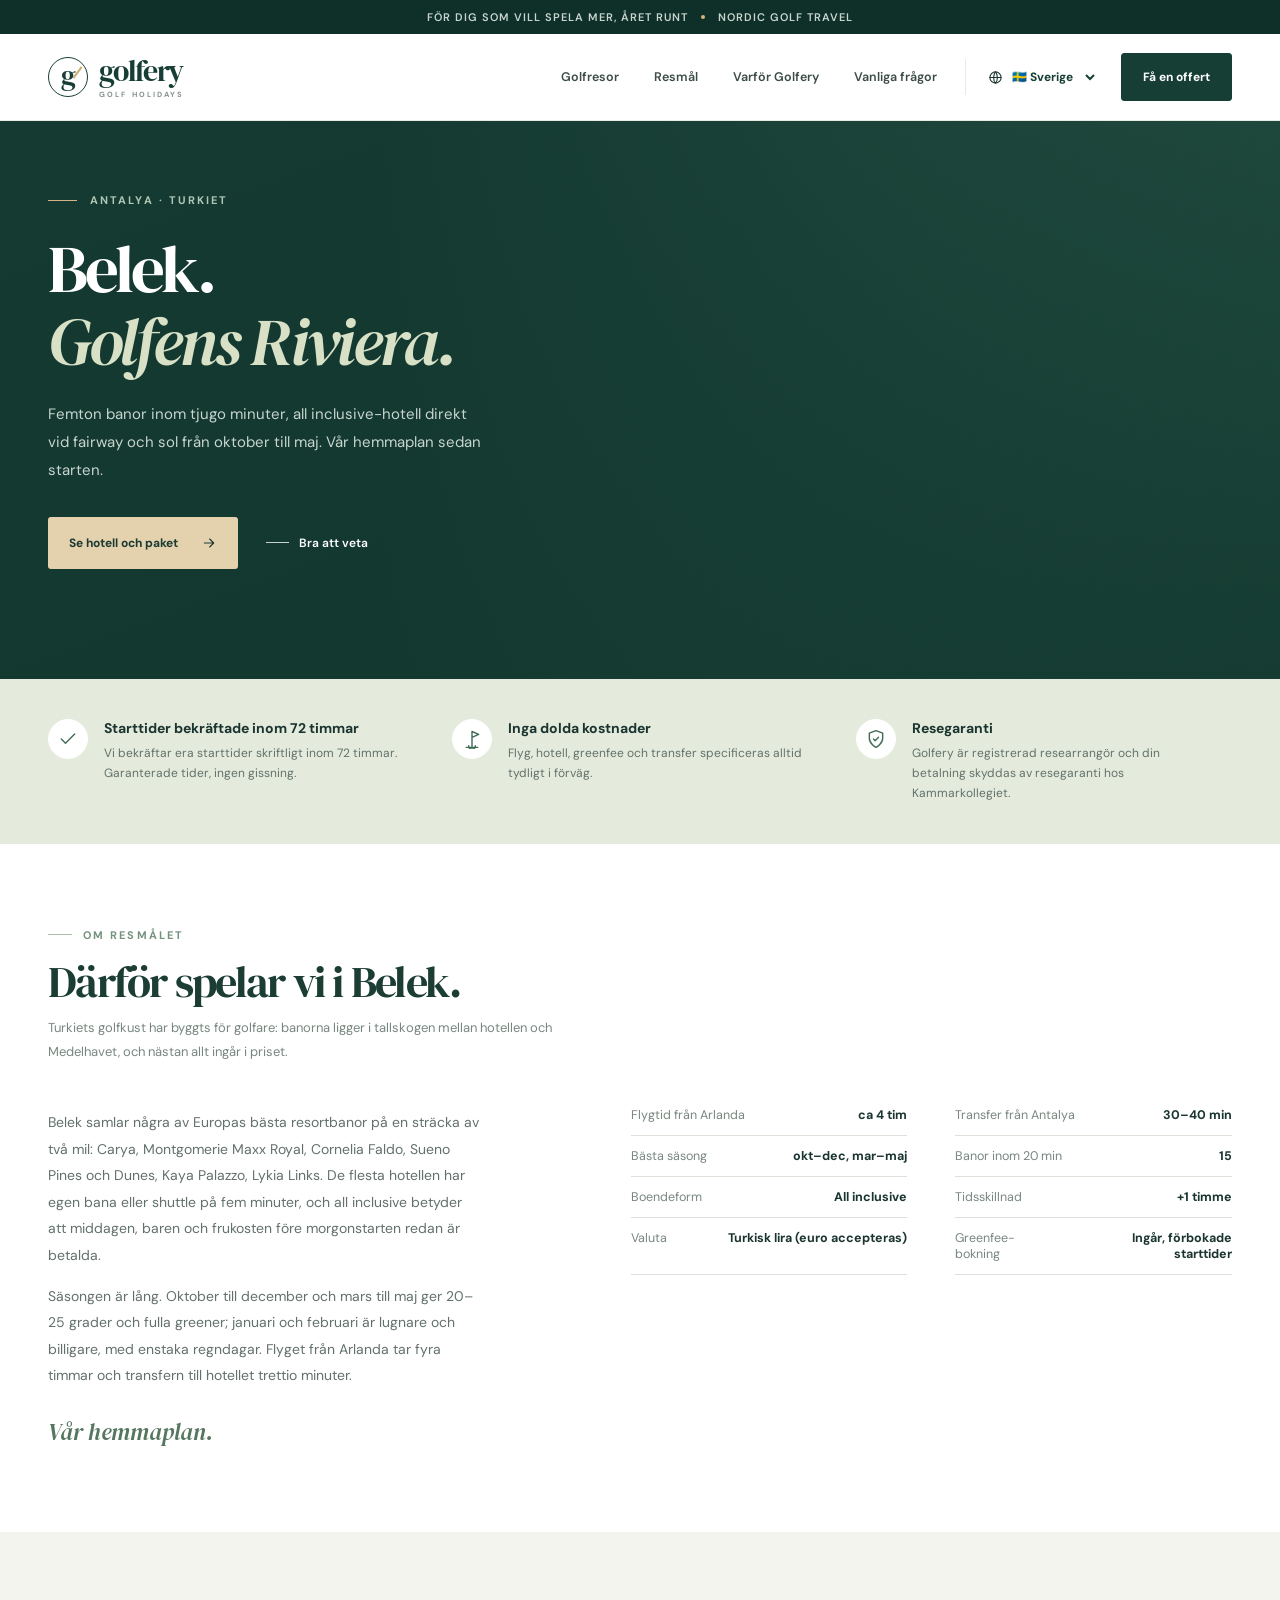
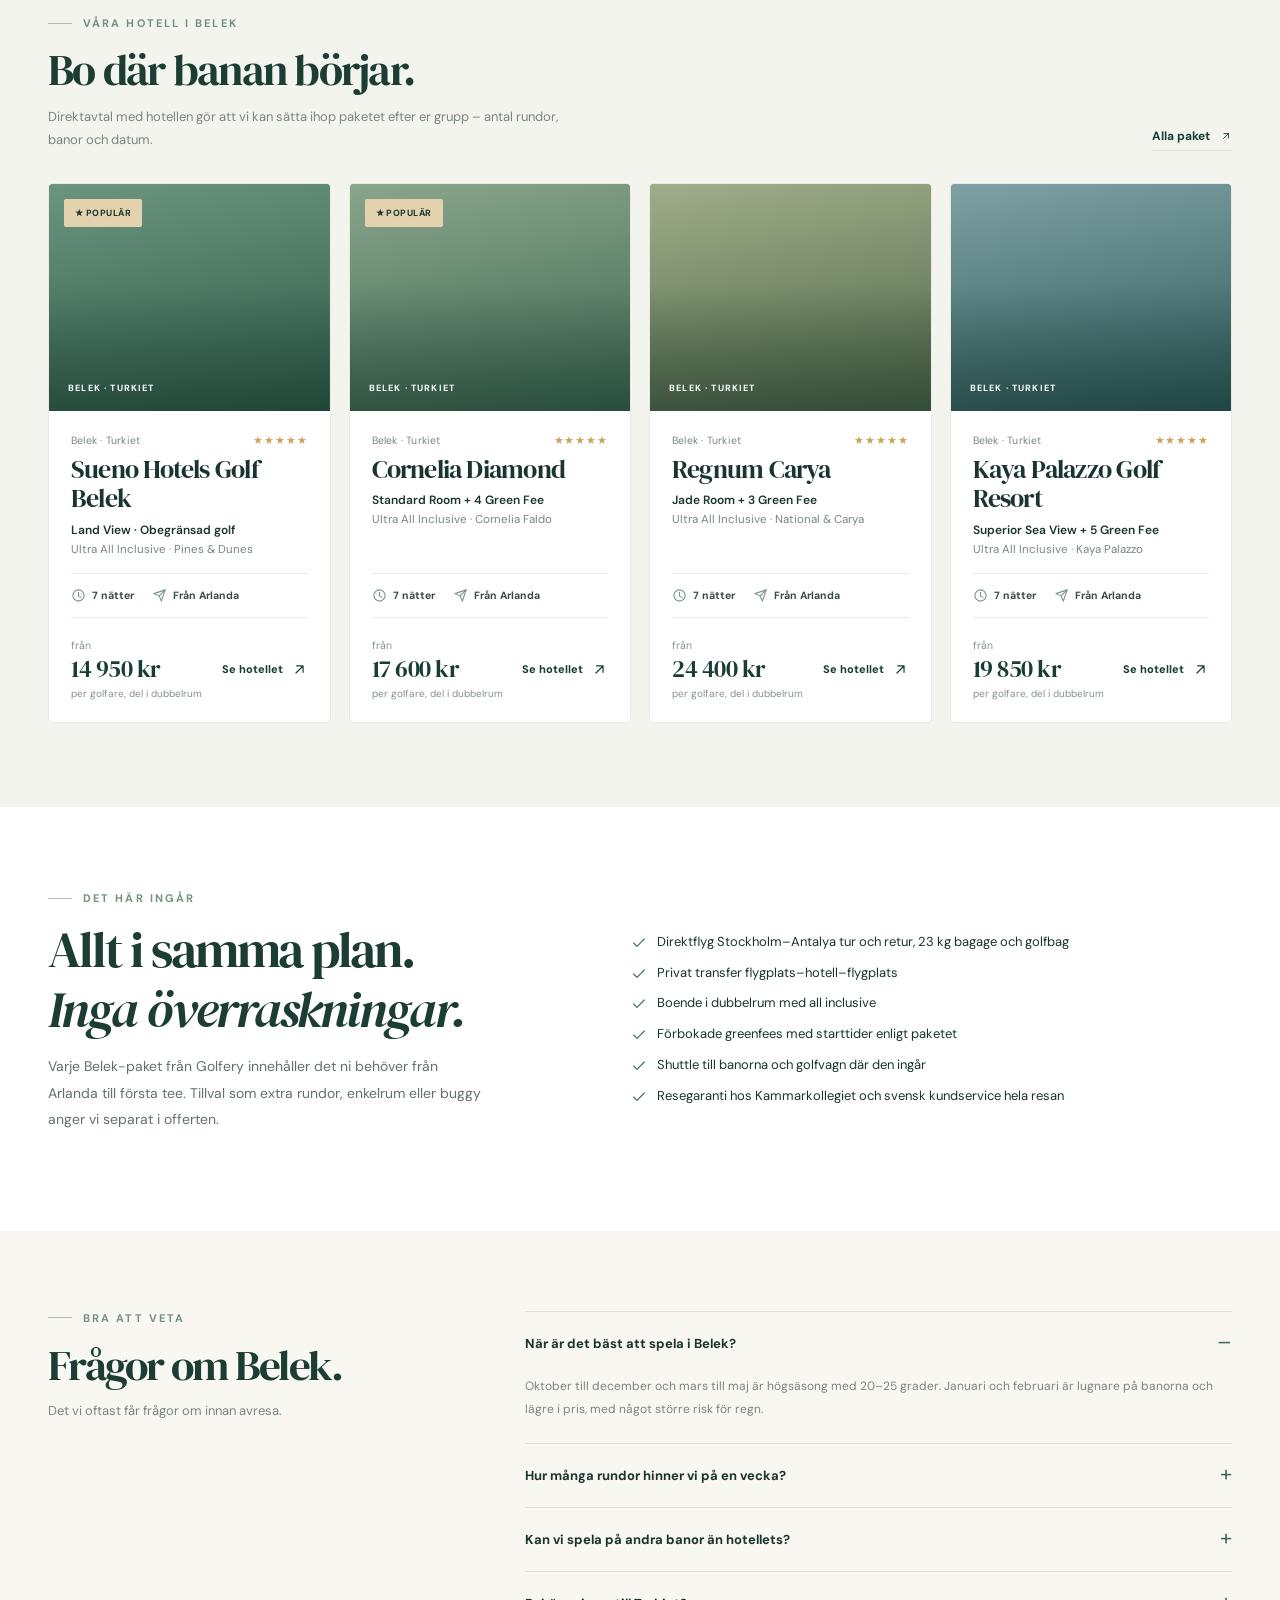
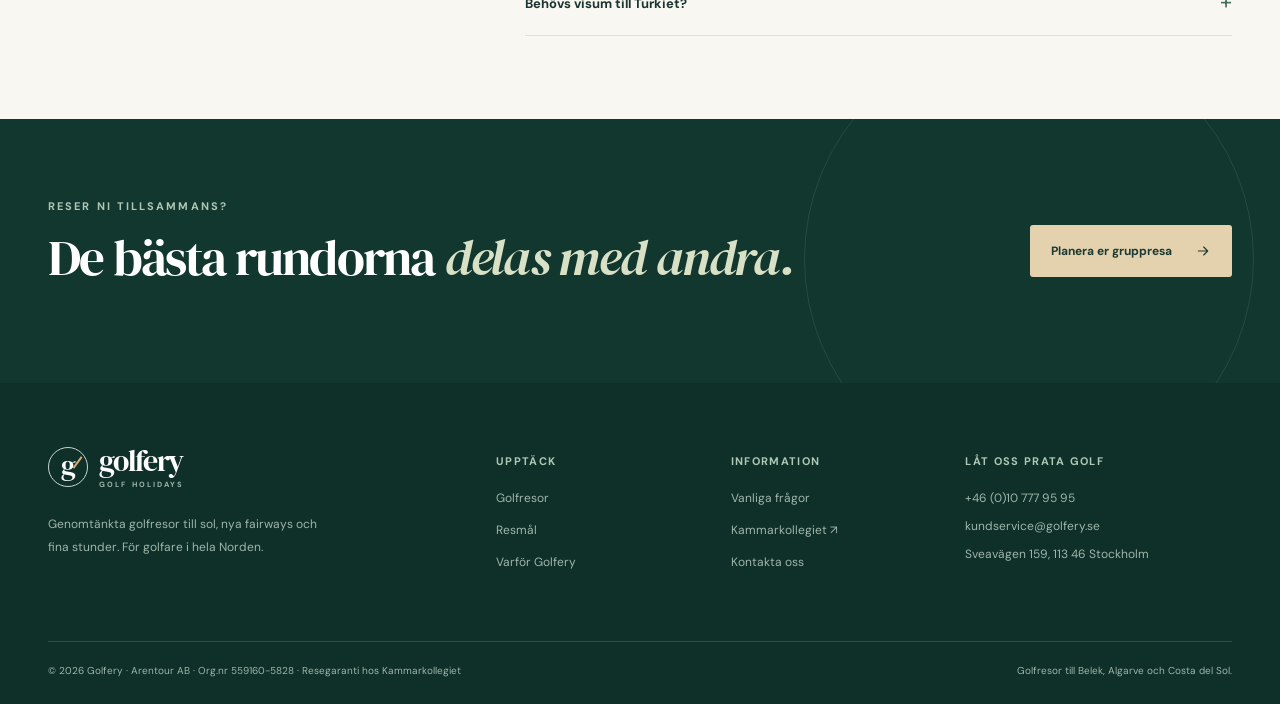
==== index.html @ dacb609c "Golfery Modern Nordic design test: Belek destination page template Co-Authored-By: Claude Fable 5.1 " ====
<!doctype html>
<html lang="sv"><head><meta charset="utf-8"><title>Golfery — Belek (mall för destinationssida)</title><link rel="preconnect" href="https://fonts.googleapis.com"><link rel="preconnect" href="https://fonts.gstatic.com" crossorigin><link href="https://fonts.googleapis.com/css2?family=DM+Sans:wght@400;500;600;700&family=DM+Serif+Display:ital@0;1&display=swap" rel="stylesheet"><link rel="stylesheet" href="tokens.css"><link rel="stylesheet" href="golfery.css"></head>
<body style="background:var(--surface);margin:0">
<svg aria-hidden="true" style="position:absolute;width:0;height:0;overflow:hidden" xmlns="http://www.w3.org/2000/svg"><defs><symbol id="i-arrow" viewBox="0 0 24 24"><path d="M5 12h14m-6-6 6 6-6 6"/></symbol><symbol id="i-up" viewBox="0 0 24 24"><path d="M7 17 17 7M8 7h9v9"/></symbol><symbol id="i-map" viewBox="0 0 24 24"><path d="M20 10c0 5-8 12-8 12S4 15 4 10a8 8 0 0 1 16 0Z"/><circle cx="12" cy="10" r="2.5"/></symbol><symbol id="i-plane" viewBox="0 0 24 24"><path d="m21 3-6 18-3.6-8.4L3 9z"/><path d="m21 3-9.6 9.6"/></symbol><symbol id="i-date" viewBox="0 0 24 24"><rect x="3" y="5" width="18" height="16" rx="2"/><path d="M7 3v4m10-4v4M3 10h18"/></symbol><symbol id="i-people" viewBox="0 0 24 24"><circle cx="9" cy="8" r="3"/><path d="M3 21v-3a6 6 0 0 1 12 0v3M17 11a3 3 0 1 0-1-6M17 15c2.5.2 4 2 4 5v1"/></symbol><symbol id="i-shield" viewBox="0 0 24 24"><path d="M12 22s8-4 8-11V5l-8-3-8 3v6c0 7 8 11 8 11Z"/><path d="m9 12 2 2 4-4"/></symbol><symbol id="i-clock" viewBox="0 0 24 24"><circle cx="12" cy="12" r="9"/><path d="M12 7v6l4 2"/></symbol><symbol id="i-golf" viewBox="0 0 24 24"><path d="M5 22h14M12 22V3l8 3.5L12 10"/><path d="M8 20a4 4 0 0 0 8 0"/></symbol><symbol id="i-globe" viewBox="0 0 24 24"><circle cx="12" cy="12" r="9"/><path d="M3 12h18M12 3c-4 4-4 14 0 18m0-18c4 4 4 14 0 18"/></symbol><symbol id="i-chevron" viewBox="0 0 24 24"><path d="m6 9 6 6 6-6"/></symbol><symbol id="i-check" viewBox="0 0 24 24"><path d="m4 12 5 5L20 6"/></symbol><symbol id="i-sun" viewBox="0 0 24 24"><circle cx="12" cy="12" r="4"/><path d="M12 2v2m0 16v2M4.93 4.93l1.42 1.42m11.3 11.3 1.42 1.42M2 12h2m16 0h2M4.93 19.07l1.42-1.42M17.65 6.35l1.42-1.42"/></symbol></defs></svg>
<div class="announcement"><span>FÖR DIG SOM VILL SPELA MER, ÅRET RUNT</span><span class="dot"></span><span>NORDIC GOLF TRAVEL</span></div>
<header class="navigation"><div class="container nav-inner"><a class="brand" href="#" aria-label="Golfery start"><span class="brand-mark"><span>g</span></span><span class="brand-name">golfery<span class="brand-sub">GOLF HOLIDAYS</span></span></a><nav class="nav-links" aria-label="Main navigation"><a href="#">Golfresor</a><a href="#">Resmål</a><a href="#">Varför Golfery</a><a href="#">Vanliga frågor</a></nav><div class="nav-actions"><label class="locale-wrap"><svg class="ico"><use href="#i-globe"/></svg><select aria-label="Language and market"><option>🇸🇪 Sverige</option><option>🇩🇰 Danmark</option><option>🇳🇴 Norge</option><option>🇫🇮 Suomi</option></select></label><button class="nav-cta" type="button">Få en offert</button><button class="menu-toggle" type="button" aria-label="Open menu">☰</button></div></div></header>
<main>
<section class="hero hero-inner"><div class="hero-art" role="img" aria-label="Belek" style="background-image:linear-gradient(160deg,#4f8470,#2f5f4e 60%,#1d4538)"></div><div class="container hero-layout"><div class="hero-copy"><div class="eyebrow">ANTALYA · TURKIET</div><h1>Belek.<em>Golfens Riviera.</em></h1><p class="hero-description">Femton banor inom tjugo minuter, all inclusive-hotell direkt vid fairway och sol från oktober till maj. Vår hemmaplan sedan starten.</p><div class="hero-links"><a class="primary-btn" href="#hotell"><span>Se hotell och paket</span><svg class="ico"><use href="#i-arrow"/></svg></a><a class="text-link" href="#faq"><span class="line"></span><span>Bra att veta</span></a></div></div></div></section>
<section class="promise-strip"><div class="container promise-grid"><div class="promise"><div class="trust-symbol"><svg class="ico"><use href="#i-check"/></svg></div><div><h3>Starttider bekräftade inom 72 timmar</h3><p>Vi bekräftar era starttider skriftligt inom 72 timmar. Garanterade tider, ingen gissning.</p></div></div><div class="promise"><div class="trust-symbol"><svg class="ico"><use href="#i-golf"/></svg></div><div><h3>Inga dolda kostnader</h3><p>Flyg, hotell, greenfee och transfer specificeras alltid tydligt i förväg.</p></div></div><div class="promise"><div class="trust-symbol"><svg class="ico"><use href="#i-shield"/></svg></div><div><h3>Resegaranti</h3><p>Golfery är registrerad researrangör och din betalning skyddas av resegaranti hos Kammarkollegiet.</p></div></div></div></section>
<section class="section section-white"><div class="container"><div class="section-heading"><div><div class="section-label eyebrow">OM RESMÅLET</div><h2 class="section-title">Därför spelar vi i Belek.</h2><p class="section-subtitle">Turkiets golfkust har byggts för golfare: banorna ligger i tallskogen mellan hotellen och Medelhavet, och nästan allt ingår i priset.</p></div></div><div class="why-layout" style="align-items:start;gap:60px"><div class="why-lead"><p>Belek samlar några av Europas bästa resortbanor på en sträcka av två mil: Carya, Montgomerie Maxx Royal, Cornelia Faldo, Sueno Pines och Dunes, Kaya Palazzo, Lykia Links. De flesta hotellen har egen bana eller shuttle på fem minuter, och all inclusive betyder att middagen, baren och frukosten före morgonstarten redan är betalda.</p><p>Säsongen är lång. Oktober till december och mars till maj ger 20–25 grader och fulla greener; januari och februari är lugnare och billigare, med enstaka regndagar. Flyget från Arlanda tar fyra timmar och transfern till hotellet trettio minuter.</p><div class="why-sign">Vår hemmaplan.</div></div><div><div class="spec-list"><div class="spec-row"><span>Flygtid från Arlanda</span><span>ca 4 tim</span></div><div class="spec-row"><span>Transfer från Antalya</span><span>30–40 min</span></div><div class="spec-row"><span>Bästa säsong</span><span>okt–dec, mar–maj</span></div><div class="spec-row"><span>Banor inom 20 min</span><span>15</span></div><div class="spec-row"><span>Boendeform</span><span>All inclusive</span></div><div class="spec-row"><span>Tidsskillnad</span><span>+1 timme</span></div><div class="spec-row"><span>Valuta</span><span>Turkisk lira (euro accepteras)</span></div><div class="spec-row"><span>Greenfee-bokning</span><span>Ingår, förbokade starttider</span></div></div></div></div></div></section>
<section class="section section-tint" id="hotell"><div class="container"><div class="section-heading"><div><div class="section-label eyebrow">VÅRA HOTELL I BELEK</div><h2 class="section-title">Bo där banan börjar.</h2><p class="section-subtitle">Direktavtal med hotellen gör att vi kan sätta ihop paketet efter er grupp – antal rundor, banor och datum.</p></div><a class="section-side-link" href="#"><span>Alla paket</span><svg class="ico"><use href="#i-up"/></svg></a></div><div class="package-grid">
<article class="package-card"><div class="package-art" role="img" aria-label="Sueno Hotels Golf Belek" style="background-image:linear-gradient(170deg,#6b957f,#2f5a48)"><span class="pill pill-star">★ Populär</span><span class="art-caption">Belek · Turkiet</span></div><div class="package-content"><div class="card-meta"><span>Belek · Turkiet</span><span class="stars" aria-label="5 stjärnor">★★★★★</span></div><h3>Sueno Hotels Golf Belek</h3><p class="room-line">Land View · Obegränsad golf</p><p class="board-line">Ultra All Inclusive · Pines &amp; Dunes</p><div class="package-facts"><span><svg class="ico"><use href="#i-clock"/></svg>7 nätter</span><span><svg class="ico"><use href="#i-plane"/></svg>Från Arlanda</span></div><div class="package-foot"><div class="offer-label price-label">från<strong>14 950 kr</strong><small>per golfare, del i dubbelrum</small></div><a class="offer-cta" href="#">Se hotellet<svg class="ico"><use href="#i-up"/></svg></a></div></div></article>
<article class="package-card"><div class="package-art" role="img" aria-label="Cornelia Diamond" style="background-image:linear-gradient(170deg,#8aa68c,#3d6650)"><span class="pill pill-star">★ Populär</span><span class="art-caption">Belek · Turkiet</span></div><div class="package-content"><div class="card-meta"><span>Belek · Turkiet</span><span class="stars" aria-label="5 stjärnor">★★★★★</span></div><h3>Cornelia Diamond</h3><p class="room-line">Standard Room + 4 Green Fee</p><p class="board-line">Ultra All Inclusive · Cornelia Faldo</p><div class="package-facts"><span><svg class="ico"><use href="#i-clock"/></svg>7 nätter</span><span><svg class="ico"><use href="#i-plane"/></svg>Från Arlanda</span></div><div class="package-foot"><div class="offer-label price-label">från<strong>17 600 kr</strong><small>per golfare, del i dubbelrum</small></div><a class="offer-cta" href="#">Se hotellet<svg class="ico"><use href="#i-up"/></svg></a></div></div></article>
<article class="package-card"><div class="package-art" role="img" aria-label="Regnum Carya" style="background-image:linear-gradient(170deg,#9fae8a,#4e6446)"><span class="art-caption">Belek · Turkiet</span></div><div class="package-content"><div class="card-meta"><span>Belek · Turkiet</span><span class="stars" aria-label="5 stjärnor">★★★★★</span></div><h3>Regnum Carya</h3><p class="room-line">Jade Room + 3 Green Fee</p><p class="board-line">Ultra All Inclusive · National &amp; Carya</p><div class="package-facts"><span><svg class="ico"><use href="#i-clock"/></svg>7 nätter</span><span><svg class="ico"><use href="#i-plane"/></svg>Från Arlanda</span></div><div class="package-foot"><div class="offer-label price-label">från<strong>24 400 kr</strong><small>per golfare, del i dubbelrum</small></div><a class="offer-cta" href="#">Se hotellet<svg class="ico"><use href="#i-up"/></svg></a></div></div></article>
<article class="package-card"><div class="package-art" role="img" aria-label="Kaya Palazzo Golf Resort" style="background-image:linear-gradient(170deg,#7fa1a3,#2e5a5a)"><span class="art-caption">Belek · Turkiet</span></div><div class="package-content"><div class="card-meta"><span>Belek · Turkiet</span><span class="stars" aria-label="5 stjärnor">★★★★★</span></div><h3>Kaya Palazzo Golf Resort</h3><p class="room-line">Superior Sea View + 5 Green Fee</p><p class="board-line">Ultra All Inclusive · Kaya Palazzo</p><div class="package-facts"><span><svg class="ico"><use href="#i-clock"/></svg>7 nätter</span><span><svg class="ico"><use href="#i-plane"/></svg>Från Arlanda</span></div><div class="package-foot"><div class="offer-label price-label">från<strong>19 850 kr</strong><small>per golfare, del i dubbelrum</small></div><a class="offer-cta" href="#">Se hotellet<svg class="ico"><use href="#i-up"/></svg></a></div></div></article>
</div></div></section>
<section class="section section-white"><div class="container why-layout" style="gap:60px"><div class="why-lead"><div class="section-label eyebrow">DET HÄR INGÅR</div><h2 class="section-title">Allt i samma plan.<br><em>Inga överraskningar.</em></h2><p>Varje Belek-paket från Golfery innehåller det ni behöver från Arlanda till första tee. Tillval som extra rundor, enkelrum eller buggy anger vi separat i offerten.</p></div><div><ul class="check-list"><li><svg class="ico"><use href="#i-check"/></svg><span>Direktflyg Stockholm–Antalya tur och retur, 23 kg bagage och golfbag</span></li><li><svg class="ico"><use href="#i-check"/></svg><span>Privat transfer flygplats–hotell–flygplats</span></li><li><svg class="ico"><use href="#i-check"/></svg><span>Boende i dubbelrum med all inclusive</span></li><li><svg class="ico"><use href="#i-check"/></svg><span>Förbokade greenfees med starttider enligt paketet</span></li><li><svg class="ico"><use href="#i-check"/></svg><span>Shuttle till banorna och golfvagn där den ingår</span></li><li><svg class="ico"><use href="#i-check"/></svg><span>Resegaranti hos Kammarkollegiet och svensk kundservice hela resan</span></li></ul></div></div></section>
<section class="faq-section" id="faq"><div class="container faq-layout"><div><div class="section-label eyebrow">BRA ATT VETA</div><h2 class="section-title">Frågor om Belek.</h2><p class="section-subtitle">Det vi oftast får frågor om innan avresa.</p></div><div class="faq-list"><details open><summary>När är det bäst att spela i Belek?</summary><p>Oktober till december och mars till maj är högsäsong med 20–25 grader. Januari och februari är lugnare på banorna och lägre i pris, med något större risk för regn.</p></details><details><summary>Hur många rundor hinner vi på en vecka?</summary><p>De flesta grupper spelar fem rundor på sju nätter med en vilodag. Vi bokar starttiderna i förväg så att ni slipper leta tider på plats.</p></details><details><summary>Kan vi spela på andra banor än hotellets?</summary><p>Ja. Vi byter ut eller lägger till rundor på grannbanorna i offerten; shuttle ingår på de flesta hotell.</p></details><details><summary>Behövs visum till Turkiet?</summary><p>Nej, svenska medborgare reser visumfritt upp till 90 dagar. Passet ska vara giltigt minst 150 dagar efter inresa.</p></details></div></div></section>
<section class="large-statement"><div class="container statement-inner"><div><div class="eyebrow">RESER NI TILLSAMMANS?</div><h2>De bästa rundorna <em>delas med andra.</em></h2></div><button class="primary-btn" type="button"><span>Planera er gruppresa</span><svg class="ico"><use href="#i-arrow"/></svg></button></div></section>
</main>
<footer class="footer"><div class="container"><div class="footer-inner"><div class="footer-brand"><a class="brand" href="#" aria-label="Golfery start"><span class="brand-mark"><span>g</span></span><span class="brand-name">golfery<span class="brand-sub">GOLF HOLIDAYS</span></span></a><p class="footer-blurb">Genomtänkta golfresor till sol, nya fairways och fina stunder. För golfare i hela Norden.</p></div><div><h4>Upptäck</h4><div class="footer-links"><a href="#">Golfresor</a><a href="#">Resmål</a><a href="#">Varför Golfery</a></div></div><div><h4>Information</h4><div class="footer-links"><a href="#">Vanliga frågor</a><a href="#">Kammarkollegiet ↗</a><a href="#">Kontakta oss</a></div></div><div class="footer-contact"><h4>Låt oss prata golf</h4><p>+46 (0)10 777 95 95</p><p style="margin:9px 0">kundservice@golfery.se</p><p>Sveavägen 159, 113 46 Stockholm</p></div></div><div class="footer-bottom"><span>© 2026 Golfery · Arentour AB · Org.nr 559160-5828 · Resegaranti hos Kammarkollegiet</span><span>Golfresor till Belek, Algarve och Costa del Sol.</span></div></div></footer>
</body></html>
---- tokens.css ----
:root{--surface:#f8f7f1;--surface-white:#ffffff;--surface-tint:#f3f4ed;--surface-field:#fafbf8;--surface-sage:#e4ebdc;--star:#c9a35a;--forest:#12372f;--forest-deep:#0f3029;--green:#173e35;--green-hover:#31594d;--sage:#548875;--sage-tile:#799b7e;--moss:#739580;--ink:#1a3430;--ink-heading:#1b3d34;--ink-nav:#3b4c45;--ink-muted:#63716b;--ink-soft:#78877f;--ink-faint:#859389;--sage-label:#74917e;--sage-icon:#759385;--sage-rule:#adbfaa;--sage-index:#8aa391;--sage-deep:#416c56;--sage-sign:#55765f;--bronze:#8e7045;--gold:#d4b484;--gold-mark:#d1ac73;--sand:#e4d2af;--sand-hover:#f1deba;--on-sand:#1c3a31;--focus:#e0b270;--on-forest:#ffffff;--on-forest-soft:#c8d5ce;--on-forest-accent:#d8e0c6;--on-forest-label:#afc7b5;--on-forest-muted:#9fb5aa;--line:#dce2d9;--line-soft:#e8eae3;--line-on-forest:#ffffff24;--selection:#d3e0c0;--overlay:#0d221ddb;--space-1:8px;--space-2:13px;--space-3:18px;--space-4:22px;--space-5:28px;--space-6:48px;--space-7:84px;--gutter-tablet:32px;--gutter-mobile:20px;--container:1376px;--header-height:87px;--control-height:53px;--radius-xs:2px;--radius-sm:3px;--radius-md:5px;--radius-lg:7px;--radius-full:999px;--shadow-search:0 20px 50px #142e2221;--shadow-card-hover:0 15px 25px #243d2d13;--shadow-menu:0 15px 20px #00000020;--shadow-modal:0 20px 80px #00000033;--font-serif:'DM Serif Display', Georgia, serif;--font-sans:'DM Sans', -apple-system, BlinkMacSystemFont, 'Segoe UI', sans-serif;}
---- golfery.css ----
/* Golfery Modern Nordic — component stylesheet.
   Every colour, radius and shadow comes from tokens.css (generated from tokens.json).
   Class names match the original concept page, so existing markup keeps working. */

*,*:before,*:after{box-sizing:border-box}
html{scroll-padding-top:110px}
body{margin:0;background:var(--surface);color:var(--ink);font-family:var(--font-sans);-webkit-font-smoothing:antialiased}
button,input,select{font:inherit}
button,a{-webkit-tap-highlight-color:transparent}
button{cursor:pointer}
a{color:inherit;text-decoration:none}
img{max-width:100%}
.gf-icon,.ico{width:1em;height:1em;vertical-align:-.14em;stroke:currentColor;fill:none;stroke-width:1.7;stroke-linecap:round;stroke-linejoin:round;flex-shrink:0}
button:focus-visible,a:focus-visible,select:focus-visible,input:focus-visible,summary:focus-visible{outline:3px solid var(--focus);outline-offset:3px}
::selection{background:var(--selection);color:var(--green)}

/* Layout */
.container{max-width:var(--container);margin:0 auto;padding-left:var(--space-6);padding-right:var(--space-6)}
.section{padding:var(--space-7) 0}
.section-white{background:var(--surface-white)}
.section-tint{background:var(--surface-tint)}
.eyebrow{font-size:11px;font-weight:700;letter-spacing:.19em;text-transform:uppercase}
.serif{font-family:var(--font-serif);font-weight:400}
.muted{color:var(--ink-muted)}

/* Announcement */
.announcement{height:34px;display:flex;align-items:center;justify-content:center;background:var(--forest-deep);color:var(--on-forest-soft);font-size:11px;font-weight:600;letter-spacing:.09em;padding:0 var(--gutter-mobile);text-align:center}
.announcement .dot{height:4px;width:4px;border-radius:var(--radius-full);background:var(--gold);display:inline-block;margin:0 13px;flex-shrink:0}

/* Header */
.navigation{height:var(--header-height);background:var(--surface-white);position:relative;z-index:20;border-bottom:1px solid var(--line-soft)}
.nav-inner{display:flex;align-items:center;justify-content:space-between;height:100%;gap:28px}
.brand{display:flex;align-items:center;gap:11px;color:var(--green);flex-shrink:0}
.brand-mark{width:40px;height:40px;border:1.5px solid var(--green);border-radius:var(--radius-full);display:grid;place-items:center;position:relative}
.brand-mark:after{content:'';height:14px;width:7px;transform:rotate(36deg);border-right:2px solid var(--gold-mark);position:absolute;right:8px;top:6px}
.brand-mark span{font:28px var(--font-serif);margin-top:-4px}
.brand-name{font-family:var(--font-serif);font-size:30px;letter-spacing:-.055em;line-height:1}
.brand-sub{display:block;letter-spacing:.28em;font-size:7.5px;font-family:var(--font-sans);font-weight:700;color:var(--ink-faint);margin-top:5px}
.nav-links{display:flex;align-items:center;gap:35px;margin-left:auto}
.nav-links a{font-size:12.5px;font-weight:600;color:var(--ink-nav);transition:color .2s}
.nav-links a:hover{color:var(--bronze)}
.nav-actions{display:flex;align-items:center;gap:17px}
.locale-wrap{display:flex;align-items:center;gap:5px;padding:9px 6px;border-left:1px solid var(--line-soft);padding-left:22px}
.locale-wrap .ico{width:15px;height:15px}
.locale-wrap select{border:0;background:transparent;font-size:12px;font-weight:700;color:var(--green);max-width:102px;cursor:pointer}
.menu-toggle{display:none;background:none;border:0;font-size:22px;color:var(--green)}

/* Buttons */
.nav-cta,.btn-green{display:inline-flex;align-items:center;gap:12px;background:var(--green);border:1px solid var(--green);color:var(--on-forest);padding:15px 21px;font-size:12px;font-weight:700;border-radius:var(--radius-sm);white-space:nowrap;transition:background .2s,transform .2s}
.nav-cta:hover,.btn-green:hover{background:var(--green-hover);transform:translateY(-1px)}
.primary-btn{display:inline-flex;align-items:center;justify-content:center;gap:23px;border:none;border-radius:var(--radius-sm);background:var(--sand);color:var(--on-sand);padding:18px 21px;font-weight:700;font-size:12px;transition:background .2s,transform .2s;white-space:nowrap}
.primary-btn:hover{background:var(--sand-hover);transform:translateY(-1px)}
.primary-btn .ico{font-size:16px}
.text-link{display:inline-flex;align-items:center;gap:10px;color:var(--on-forest);font-weight:600;font-size:12px}
.text-link .line{width:23px;height:1px;background:var(--on-forest-soft);transition:width .2s}
.text-link:hover .line{width:40px}
.text-link.on-light{color:var(--green)}
.text-link.on-light .line{background:var(--sage-rule)}
.offer-cta{border:0;background:transparent;color:var(--green);font-size:11px;font-weight:800;display:inline-flex;align-items:center;gap:8px;white-space:nowrap;padding:0}
.offer-cta .ico{font-size:17px;transition:transform .2s}
.offer-cta:hover .ico{transform:translate(2px,-2px)}
.section-side-link{display:inline-flex;gap:10px;align-items:center;white-space:nowrap;color:var(--green);font-size:12px;font-weight:700;padding-bottom:6px;border-bottom:1px solid var(--line)}
.section-side-link:hover{color:var(--bronze)}

/* Hero */
.hero{background:var(--forest);color:var(--on-forest);position:relative;overflow:hidden;min-height:632px}
.hero-layout{display:grid;grid-template-columns:51% 49%;min-height:632px}
.hero-copy{padding-top:91px;padding-bottom:130px;padding-right:37px;position:relative;z-index:2}
.hero-copy .eyebrow{color:var(--on-forest-label);display:flex;align-items:center;gap:13px;font-size:11px}
.hero-copy .eyebrow:before{content:'';display:block;width:29px;height:1px;background:var(--gold)}
.hero h1{font-family:var(--font-serif);font-weight:400;letter-spacing:-.045em;font-size:clamp(55px,5.2vw,78px);line-height:1.1;margin:25px 0 23px;max-width:620px}
.hero h1 em{color:var(--on-forest-accent);font-weight:400;display:block}
.hero-description{max-width:438px;color:var(--on-forest-soft);font-size:15px;line-height:1.85;font-weight:400;margin-bottom:32px}
.hero-links{display:flex;align-items:center;gap:var(--space-5)}
.hero-art{position:absolute;top:0;right:0;bottom:0;width:49%;background-color:var(--sage);background-size:cover;background-position:center;z-index:0}
.hero-art:after{content:'';position:absolute;inset:0;background:linear-gradient(90deg,rgba(18,55,47,.23),transparent 65%),linear-gradient(0deg,rgba(14,47,41,.31),transparent 40%)}
.hero-badge{position:absolute;z-index:2;bottom:146px;right:clamp(45px,8vw,155px);width:153px;height:153px;border-radius:var(--radius-full);border:1px solid rgba(255,255,255,.65);background:rgba(20,58,49,.72);backdrop-filter:blur(8px);display:flex;flex-direction:column;align-items:center;justify-content:center;text-align:center;transform:rotate(11deg)}
.hero-badge .ico{font-size:24px;color:var(--sand);margin-bottom:7px}
.hero-badge strong{font:23px/1.1 var(--font-serif);letter-spacing:-.03em}
.hero-badge span{font-size:8px;text-transform:uppercase;letter-spacing:.16em;line-height:1.6;margin-top:7px;color:var(--on-forest-soft);max-width:90px}
.hero-side-label{position:absolute;bottom:34px;right:43px;z-index:1;color:var(--on-forest);font-size:10px;letter-spacing:.14em;display:flex;align-items:center;gap:10px}
.hero-side-label:before{content:'';width:28px;height:1px;background:currentColor}
.hero-index{position:absolute;z-index:2;top:50%;right:18px;writing-mode:vertical-rl;color:rgba(255,255,255,.53);font-size:10px;letter-spacing:.22em}
.hero-shape{position:absolute;left:-150px;bottom:-240px;border:1px solid rgba(255,255,255,.04);border-radius:var(--radius-full);width:450px;height:450px;pointer-events:none}
.hero-shape:after{content:'';display:block;width:360px;height:360px;border:1px solid rgba(255,255,255,.035);border-radius:var(--radius-full);margin:45px}
/* Compact hero for inner pages: one column, photo as full background */
.hero-inner{min-height:420px}
.hero-inner .hero-layout{grid-template-columns:1fr;min-height:420px}
.hero-inner .hero-copy{padding-top:72px;padding-bottom:110px}
.hero-inner .hero-art{width:100%;opacity:.55}
.hero-inner .hero-art:after{background:linear-gradient(90deg,rgba(18,55,47,.92) 30%,rgba(18,55,47,.35))}

/* Search card */
.search-wrap{position:relative;z-index:5;margin-top:-77px}
.search-card{background:var(--surface-white);box-shadow:var(--shadow-search);padding:24px var(--space-5) 25px;border-radius:var(--radius-lg)}
.search-top{display:flex;align-items:center;justify-content:space-between;margin-bottom:19px;gap:12px}
.search-top strong{font-size:13px;color:var(--green)}
.search-top .search-help{font-size:11px;color:var(--ink-soft);display:flex;align-items:center;gap:7px}
.search-top .search-help .ico{color:var(--sage-deep)}
.search-fields{display:grid;grid-template-columns:1.2fr 1.2fr 1fr .8fr auto;align-items:end;gap:var(--space-2)}
.field{display:block;min-width:0}
.field>span{display:block;font-size:10.5px;letter-spacing:.03em;font-weight:700;margin-bottom:9px;color:var(--ink)}
.field-control{display:flex;align-items:center;gap:10px;border:1px solid var(--line-soft);background:var(--surface-field);min-height:var(--control-height);border-radius:var(--radius-sm);padding:0 13px}
.field-control .ico{color:var(--sage-icon);font-size:17px}
.field-control select,.field-control input{border:0;min-width:0;background:transparent;color:var(--green);font-size:12px;font-weight:600;width:100%;outline-offset:6px;appearance:none;cursor:pointer}
.field-control input{cursor:text}
.select-chevron{width:12px!important;height:12px!important;color:var(--sage-icon)!important}
.search-btn{height:var(--control-height);background:var(--green);border:0;color:var(--on-forest);padding:0 25px;font-size:12px;font-weight:700;white-space:nowrap;display:flex;align-items:center;gap:15px;border-radius:var(--radius-sm);transition:background .2s}
.search-btn:hover{background:var(--green-hover)}
.search-btn .ico{font-size:16px}
.no-price-note{font-size:11px;color:var(--ink-faint);margin-top:13px;margin-bottom:0}

/* Trust strip */
.trust{padding-top:31px;padding-bottom:40px;display:grid;grid-template-columns:repeat(3,minmax(0,1fr));gap:var(--space-5)}
.trust-item{display:flex;align-items:center;gap:14px;border-right:1px solid var(--line);padding-left:5px}
.trust-item:last-child{border-right:0}
.trust-symbol{height:40px;width:40px;display:grid;place-items:center;border:1px solid var(--line);border-radius:var(--radius-full);color:var(--sage-deep);font-size:20px;flex-shrink:0}
.trust-item strong{display:block;font-size:12px;margin-bottom:4px}
.trust-item small{display:block;color:var(--ink-faint);font-size:10.5px;line-height:1.5}

/* Section heading */
.section-heading{display:flex;justify-content:space-between;gap:40px;align-items:end;margin-bottom:32px}
.section-label{display:flex;align-items:center;gap:11px;color:var(--sage-label)}
.section-label:before{content:'';width:24px;height:1px;background:var(--sage-rule)}
.section-title{font:clamp(35px,3.4vw,51px)/1.16 var(--font-serif);letter-spacing:-.04em;margin:15px 0 9px;color:var(--ink-heading);text-wrap:balance}
.section-title em{font-style:italic;color:var(--ink-heading)}
.section-subtitle{max-width:540px;font-size:13px;line-height:1.8;color:var(--ink-soft);margin:0}

/* Package card */
.package-grid{display:grid;grid-template-columns:repeat(4,minmax(0,1fr));gap:var(--space-3)}
.package-card{border:1px solid var(--line-soft);border-radius:var(--radius-md);overflow:hidden;background:var(--surface-white);transition:transform .25s,box-shadow .25s;display:flex;flex-direction:column}
.package-card:hover{transform:translateY(-4px);box-shadow:var(--shadow-card-hover)}
.package-art{height:227px;position:relative;background-color:var(--sage-tile);background-size:cover;background-position:center;overflow:hidden}
.package-art:after{content:'';position:absolute;inset:0;background:linear-gradient(0deg,rgba(14,43,35,.42),transparent 55%)}
.pill{position:absolute;top:15px;left:15px;z-index:1;background:var(--surface-white);color:var(--green);border-radius:var(--radius-xs);padding:8px 11px;font-size:9px;letter-spacing:.05em;font-weight:800;text-transform:uppercase}
.art-caption{position:absolute;bottom:17px;left:19px;z-index:1;font-weight:700;letter-spacing:.13em;font-size:9px;color:var(--on-forest);text-transform:uppercase}
.package-content{padding:var(--space-4) var(--space-4) 20px;display:flex;flex-direction:column;flex:1}
.package-content h3{font:26px/1.12 var(--font-serif);margin:2px 0 8px;letter-spacing:-.03em;color:var(--ink)}
.package-description{font-size:12px;color:var(--ink-soft);line-height:1.7;min-height:44px;margin:0 0 18px}
.package-facts{display:flex;gap:18px;flex-wrap:wrap;padding:14px 0;border-top:1px solid var(--line-soft);border-bottom:1px solid var(--line-soft);margin-top:auto}
.package-facts span{display:flex;gap:6px;align-items:center;color:var(--ink-nav);font-size:10.5px;font-weight:700}
.package-facts .ico{font-size:15px;color:var(--sage-icon)}
.package-foot{display:flex;justify-content:space-between;align-items:center;padding-top:19px;gap:12px}
.offer-label{font-size:10.5px;color:var(--ink-faint);line-height:1.7}
.offer-label strong{display:block;font-size:12px;color:var(--green)}
.price-label strong{font:22px/1 var(--font-serif);letter-spacing:-.02em;color:var(--green);display:block;margin-top:2px}

/* Destination tile */
.destination-grid{display:grid;grid-template-columns:1.2fr 1fr 1fr;gap:17px}
.destination-tile{display:block;height:362px;position:relative;border-radius:4px;overflow:hidden;isolation:isolate;background-color:var(--sage-tile);background-size:cover;background-position:center;transition:transform .3s}
.destination-tile:after{content:'';position:absolute;inset:0;background:linear-gradient(0deg,rgba(16,45,39,.74),transparent 62%);z-index:0}
.destination-tile:hover{transform:translateY(-5px)}
.destination-tile .tile-number{position:absolute;top:19px;left:21px;font-size:11px;letter-spacing:.15em;color:var(--on-forest);z-index:1}
.destination-tile .tile-inner{position:absolute;bottom:24px;left:23px;right:22px;z-index:1;color:var(--on-forest);display:flex;align-items:end;justify-content:space-between;gap:12px}
.destination-tile h3{font:35px var(--font-serif);letter-spacing:-.04em;margin:8px 0 0}
.destination-tile small{text-transform:uppercase;font-size:9px;font-weight:700;letter-spacing:.14em;color:var(--on-forest-soft)}
.destination-tile .tile-circle{display:grid;place-items:center;width:38px;height:38px;border:1px solid rgba(255,255,255,.63);border-radius:var(--radius-full);font-size:20px;flex-shrink:0;transition:background .2s}
.destination-tile:hover .tile-circle{background:rgba(255,255,255,.25)}

/* Why / feature list */
.why-layout{display:grid;grid-template-columns:.93fr 1.07fr;gap:95px;align-items:center}
.why-lead .section-title{max-width:420px;font-size:clamp(38px,4vw,57px)}
.why-lead p:not(.eyebrow){font-size:14px;line-height:1.9;color:var(--ink-muted);max-width:435px}
.why-lead .why-sign{font:italic 23px var(--font-serif);margin-top:27px;color:var(--sage-sign)}
.why-features{display:grid;gap:0}
.why-feature{display:flex;gap:25px;padding:23px 0;border-bottom:1px solid var(--line-soft)}
.why-feature:first-child{border-top:1px solid var(--line-soft)}
.feature-index{color:var(--sage-index);font:25px var(--font-serif);min-width:38px}
.why-feature h3{margin:0 0 7px;font-size:15px;color:var(--ink)}
.why-feature p{font-size:12px;line-height:1.8;color:var(--ink-soft);margin:0;max-width:460px}

/* Statement band */
.large-statement{background:var(--forest);color:var(--on-forest);overflow:hidden;position:relative}
.statement-inner{min-height:264px;display:flex;align-items:center;justify-content:space-between;gap:55px}
.large-statement:after{content:'';position:absolute;border:1px solid rgba(180,196,175,.13);width:450px;height:450px;border-radius:var(--radius-full);right:2%;top:-85px;pointer-events:none}
.large-statement h2{font:clamp(34px,4vw,55px)/1.18 var(--font-serif);max-width:760px;letter-spacing:-.035em;margin:14px 0;text-wrap:balance}
.large-statement h2 em{color:var(--on-forest-accent)}
.large-statement .eyebrow{color:var(--on-forest-label)}
.large-statement .primary-btn{z-index:1;position:relative}

/* FAQ */
.faq-section{padding-top:80px;padding-bottom:83px}
.faq-layout{display:grid;grid-template-columns:.72fr 1.28fr;gap:80px}
.faq-layout .section-title{font-size:43px}
.faq-list details{border-bottom:1px solid var(--line)}
.faq-list details:first-child{border-top:1px solid var(--line)}
.faq-list summary{list-style:none;display:flex;justify-content:space-between;gap:20px;cursor:pointer;padding:23px 0;font-size:13px;font-weight:700;color:var(--ink)}
.faq-list summary::-webkit-details-marker{display:none}
.faq-list summary:after{content:'+';font-size:22px;line-height:13px;font-weight:400;color:var(--sage-deep)}
.faq-list details[open] summary:after{content:'–'}
.faq-list details p{font-size:12px;line-height:1.9;color:var(--ink-soft);margin:0 0 22px}

/* Footer */
.footer{background:var(--forest-deep);color:var(--on-forest);padding:63px 0 25px}
.footer-inner{display:grid;grid-template-columns:1.5fr .7fr .7fr 1fr;gap:var(--space-6)}
.footer .brand{color:var(--on-forest)}
.footer .brand-mark{border-color:var(--on-forest-soft)}
.footer .brand-sub{color:var(--on-forest-muted)}
.footer-blurb{max-width:270px;color:var(--on-forest-muted);font-size:12px;line-height:1.9;margin:25px 0}
.footer h4{font-size:11px;text-transform:uppercase;letter-spacing:.12em;margin:8px 0 21px;color:var(--on-forest-label)}
.footer-links{display:flex;flex-direction:column;gap:13px}
.footer-links a,.footer-contact p,.footer-contact a{font-size:12px;color:var(--on-forest-muted);line-height:1.6;margin:0}
.footer-links a:hover,.footer-contact a:hover{color:var(--sand)}
.footer-bottom{border-top:1px solid var(--line-on-forest);margin-top:57px;padding-top:20px;display:flex;justify-content:space-between;gap:25px;color:var(--on-forest-muted);font-size:10px;line-height:1.7}
.footer-bottom a{text-decoration:underline}

/* Modal */
.modal-backdrop{position:fixed;inset:0;z-index:50;background:var(--overlay);display:none;align-items:center;justify-content:center;padding:18px}
.modal-backdrop.open{display:flex}
.modal{background:var(--surface-white);width:min(100%,510px);max-height:92vh;overflow:auto;padding:32px 34px;border-radius:6px;position:relative;box-shadow:var(--shadow-modal);color:var(--ink)}
.modal-close{position:absolute;top:17px;right:16px;background:transparent;border:0;color:var(--sage-deep);font-size:22px;padding:4px}
.modal h2{font:36px var(--font-serif);margin:12px 0;color:var(--ink-heading)}
.modal p{color:var(--ink-soft);font-size:12.5px;line-height:1.7}
.modal-label{display:block;font-size:11px;font-weight:700;color:var(--ink);margin:17px 0 6px}
.modal input,.modal select{width:100%;padding:13px 14px;border:1px solid var(--line-soft);background:var(--surface-field);border-radius:var(--radius-sm);font-size:13px;color:var(--green)}
.modal .two-col{display:grid;grid-template-columns:1fr 1fr;gap:var(--space-2)}
.modal-submit{background:var(--green);color:var(--on-forest);border:0;padding:16px 20px;width:100%;margin-top:24px;font-weight:700;border-radius:var(--radius-sm)}
.modal-submit:hover{background:var(--green-hover)}
.modal-hint{font-size:11px!important;text-align:center}

/* Inner-page extras: course list and inclusions used on destination pages */
.spec-list{display:grid;grid-template-columns:repeat(auto-fit,minmax(220px,1fr));gap:0 var(--space-6)}
.spec-row{display:flex;justify-content:space-between;gap:16px;padding:12px 0;border-bottom:1px solid var(--line);font-size:12.5px}
.spec-row span:first-child{color:var(--ink-soft)}
.spec-row span:last-child{font-weight:700;color:var(--ink);text-align:right}
.check-list{list-style:none;padding:0;margin:0;display:grid;gap:10px;font-size:13px;line-height:1.6;color:var(--ink)}
.check-list li{display:flex;gap:10px;align-items:flex-start}
.check-list .ico{color:var(--sage-deep);font-size:16px;margin-top:3px}

/* Responsive */
@media(max-width:1100px){
  .container{padding-left:var(--gutter-tablet);padding-right:var(--gutter-tablet)}
  .nav-links{gap:18px}
  .hero h1{font-size:65px}
  .hero-copy{padding-right:18px}
  .hero-description{max-width:380px}
  .search-fields{grid-template-columns:1fr 1fr 1fr}
  .search-btn{width:100%;justify-content:center}
  .package-grid{grid-template-columns:repeat(2,minmax(0,1fr));gap:15px}
  .package-content{padding:17px}
  .why-layout{gap:40px}
}
@media(max-width:800px){
  .navigation{height:72px}
  .nav-links{display:none;position:absolute;left:0;right:0;top:72px;background:var(--surface-white);padding:20px 30px;box-shadow:var(--shadow-menu);flex-direction:column;align-items:flex-start;gap:23px}
  .nav-links.open{display:flex}
  .menu-toggle{display:block}
  .nav-cta{display:none}
  .locale-wrap{margin-left:auto;border:0;padding-left:0}
  .brand-name{font-size:28px}
  .hero{min-height:unset}
  .hero-layout{grid-template-columns:1fr;min-height:670px}
  .hero-copy{padding:65px 0 270px}
  .hero h1{max-width:650px;font-size:clamp(50px,8.5vw,76px)}
  .hero-art{top:auto;left:0;width:100%;height:290px;background-position:center 55%}
  .hero-inner .hero-layout{min-height:unset}
  .hero-inner .hero-copy{padding:56px 0 64px}
  .hero-inner .hero-art{top:0;height:auto}
  .hero-badge{width:120px;height:120px;bottom:180px;right:45px}
  .hero-badge strong{font-size:20px}
  .hero-side-label{right:25px;bottom:20px}
  .hero-index{display:none}
  .search-wrap{margin-top:-45px}
  .search-fields{grid-template-columns:repeat(2,1fr)}
  .trust{grid-template-columns:1fr;gap:14px;padding-top:31px}
  .trust-item{border-right:0}
  .section{padding:64px 0}
  .package-grid{grid-template-columns:repeat(2,minmax(0,1fr))}
  .destination-grid{grid-template-columns:1fr 1fr}
  .destination-tile:first-child{grid-column:1/-1}
  .destination-tile{height:320px}
  .why-layout{grid-template-columns:1fr}
  .faq-layout{grid-template-columns:1fr;gap:26px}
  .footer-inner{grid-template-columns:repeat(2,1fr)}
  .statement-inner{padding-top:40px;padding-bottom:45px;flex-direction:column;align-items:flex-start;gap:13px;min-height:unset}
}
@media(max-width:560px){
  .container{padding-left:var(--gutter-mobile);padding-right:var(--gutter-mobile)}
  .announcement{font-size:9px;letter-spacing:.025em}
  .nav-inner{gap:10px}
  .navigation{height:68px}
  .nav-links{top:68px}
  .brand-mark{width:34px;height:34px}
  .brand-mark span{font-size:24px}
  .brand-name{font-size:25px}
  .brand-sub{letter-spacing:.20em;font-size:6.5px}
  .locale-wrap .ico{display:none}
  .locale-wrap select{max-width:94px;font-size:11px}
  .hero-layout{min-height:630px}
  .hero-copy{padding-top:55px;padding-bottom:269px}
  .hero h1{font-size:52px;margin:24px 0 18px}
  .hero-description{font-size:13px;line-height:1.8}
  .hero-links{gap:20px;flex-wrap:wrap}
  .primary-btn{padding:15px 17px}
  .hero-art{height:257px}
  .hero-badge{bottom:163px;right:28px;width:103px;height:103px}
  .hero-badge span{font-size:7px;margin-top:5px}
  .hero-badge .ico{font-size:20px}
  .hero-badge strong{font-size:18px}
  .search-wrap{margin-top:-40px}
  .search-card{padding:19px 17px}
  .search-top{align-items:flex-start}
  .search-top .search-help{max-width:132px;text-align:right;font-size:9px}
  .search-fields{grid-template-columns:1fr 1fr;gap:12px}
  .field>span{font-size:10px}
  .field-control{padding:0 8px;min-height:49px;gap:5px}
  .field-control .ico{font-size:13px}
  .field-control select{font-size:11px}
  .search-btn{grid-column:1/-1}
  .trust-item strong{font-size:11px}
  .trust-item small{font-size:10px}
  .section-heading{align-items:flex-start;flex-direction:column;gap:11px}
  .section-title{font-size:40px}
  .section-subtitle{font-size:12.5px}
  .package-grid{grid-template-columns:1fr;gap:18px}
  .package-art{height:220px}
  .package-description{min-height:unset}
  .destination-grid{grid-template-columns:1fr;gap:12px}
  .destination-tile:first-child{grid-column:auto}
  .destination-tile{height:260px}
  .why-lead .section-title{font-size:44px}
  .why-feature{gap:15px}
  .statement-inner{gap:20px}
  .large-statement h2{font-size:37px}
  .footer-inner{grid-template-columns:1fr 1fr;gap:37px 20px}
  .footer-brand{grid-column:1/-1}
  .footer-contact{grid-column:1/-1}
  .footer-bottom{flex-direction:column;gap:12px}
  .modal{padding:28px 22px}
  .modal .two-col{grid-template-columns:1fr}
}
@media(prefers-reduced-motion:reduce){
  *,*:before,*:after{transition:none!important;animation:none!important}
}

/* ---- Additions merged from the Holidayup golf build ---- */
/* Contact bar: opening hours, email, phone, market switch — sits under the announcement or replaces it */
.contact-bar{background:var(--surface-white);border-bottom:1px solid var(--line-soft);font-size:11px;color:var(--ink-muted)}
.contact-bar .container{display:flex;align-items:center;justify-content:space-between;gap:16px;min-height:36px;flex-wrap:wrap}
.contact-bar .group{display:flex;gap:18px;align-items:center;flex-wrap:wrap}
.contact-bar .group span,.contact-bar .group a{display:inline-flex;gap:6px;align-items:center}
.contact-bar .ico{color:var(--sage-icon);font-size:13px}
.contact-bar .markets a{padding:0 6px;font-weight:700;color:var(--ink-nav)}
.contact-bar .markets a[aria-current]{color:var(--green);text-decoration:underline;text-underline-offset:3px}

/* Promise strip: three concrete promises on surface-sage */
.promise-strip{background:var(--surface-sage);padding:40px 0}
.promise-grid{display:grid;grid-template-columns:repeat(3,minmax(0,1fr));gap:var(--space-5)}
.promise{display:flex;gap:16px;align-items:flex-start}
.promise .trust-symbol{background:var(--surface-white);border-color:var(--surface-white)}
.promise h3{margin:0 0 6px;font-size:14px;color:var(--ink)}
.promise p{margin:0;font-size:12px;line-height:1.7;color:var(--ink-muted);max-width:300px}

/* Hotel card: a PackageCard with a meta row, room/green-fee line and a real per-person price */
.card-meta{display:flex;justify-content:space-between;align-items:center;font-size:10.5px;color:var(--ink-soft);margin-bottom:6px;letter-spacing:.02em}
.card-meta .stars{color:var(--star);letter-spacing:.08em;font-size:11px}
.pill-star{background:var(--sand);color:var(--on-sand)}
.room-line{font-size:12px;color:var(--ink);font-weight:600;margin:0 0 4px}
.board-line{font-size:11.5px;color:var(--ink-soft);margin:0 0 16px}
.price-label{color:var(--ink-faint)}
.price-label strong{font:24px/1 var(--font-serif);letter-spacing:-.02em;color:var(--green);display:block;margin-top:3px}
.price-label small{display:block;font-size:10px;color:var(--ink-faint);margin-top:4px}

/* Destination card: photo on top, three hard facts, link — the list form of DestinationTile */
.dest-card-grid{display:grid;grid-template-columns:repeat(auto-fit,minmax(260px,1fr));gap:var(--space-3)}
.dest-card{display:flex;flex-direction:column;background:var(--surface-white);border:1px solid var(--line-soft);border-radius:var(--radius-md);overflow:hidden;transition:transform .25s,box-shadow .25s}
.dest-card:hover{transform:translateY(-4px);box-shadow:var(--shadow-card-hover)}
.dest-card .package-art{height:190px}
.dest-card .dest-body{padding:20px 22px 22px;display:flex;flex-direction:column;flex:1;gap:10px}
.dest-card .dest-kicker{font-size:10px;letter-spacing:.12em;text-transform:uppercase;color:var(--sage-label);font-weight:700}
.dest-card h3{font:28px/1.1 var(--font-serif);letter-spacing:-.03em;margin:0;color:var(--ink)}
.dest-card ul{list-style:none;margin:4px 0 8px;padding:0;display:grid;gap:7px;font-size:12px;line-height:1.5;color:var(--ink-muted)}
.dest-card li{display:flex;gap:8px}.dest-card li:before{content:'';width:4px;height:4px;border-radius:var(--radius-full);background:var(--sage-rule);flex-shrink:0;margin-top:7px}
.dest-card .offer-cta{margin-top:auto}

/* Guide card: article teaser */
.guide-grid{display:grid;grid-template-columns:repeat(3,minmax(0,1fr));gap:var(--space-3)}
.guide-card{display:block;background:var(--surface-white);border:1px solid var(--line-soft);border-radius:var(--radius-md);overflow:hidden}
.guide-card .package-art{height:170px}.guide-card .package-art:after{background:none}
.guide-card .guide-body{padding:18px 20px 20px}
.guide-card h3{font:20px/1.2 var(--font-serif);letter-spacing:-.02em;margin:0 0 8px;color:var(--ink)}
.guide-card p{font-size:12px;line-height:1.7;color:var(--ink-soft);margin:0 0 14px;display:-webkit-box;-webkit-line-clamp:3;-webkit-box-orient:vertical;overflow:hidden}
.guide-meta{font-size:10.5px;color:var(--ink-faint);display:flex;gap:10px}

/* Newsletter */
.newsletter{background:var(--surface-sage);padding:56px 0}
.newsletter-inner{display:grid;grid-template-columns:1fr 1fr;gap:40px;align-items:center}
.newsletter h2{font:clamp(30px,3vw,40px)/1.15 var(--font-serif);letter-spacing:-.035em;margin:10px 0 8px;color:var(--ink-heading)}
.newsletter p{margin:0;font-size:13px;line-height:1.7;color:var(--ink-muted);max-width:420px}
.newsletter form{display:flex;gap:10px;flex-wrap:wrap}
.newsletter .field-control{flex:1;min-width:220px;background:var(--surface-white)}
.newsletter .consent{width:100%;font-size:11px;color:var(--ink-muted);display:flex;gap:8px;align-items:center}
@media(max-width:800px){.promise-grid{grid-template-columns:1fr}.guide-grid{grid-template-columns:1fr 1fr}.newsletter-inner{grid-template-columns:1fr}}
@media(max-width:560px){.guide-grid{grid-template-columns:1fr}.contact-bar .container{justify-content:center}}
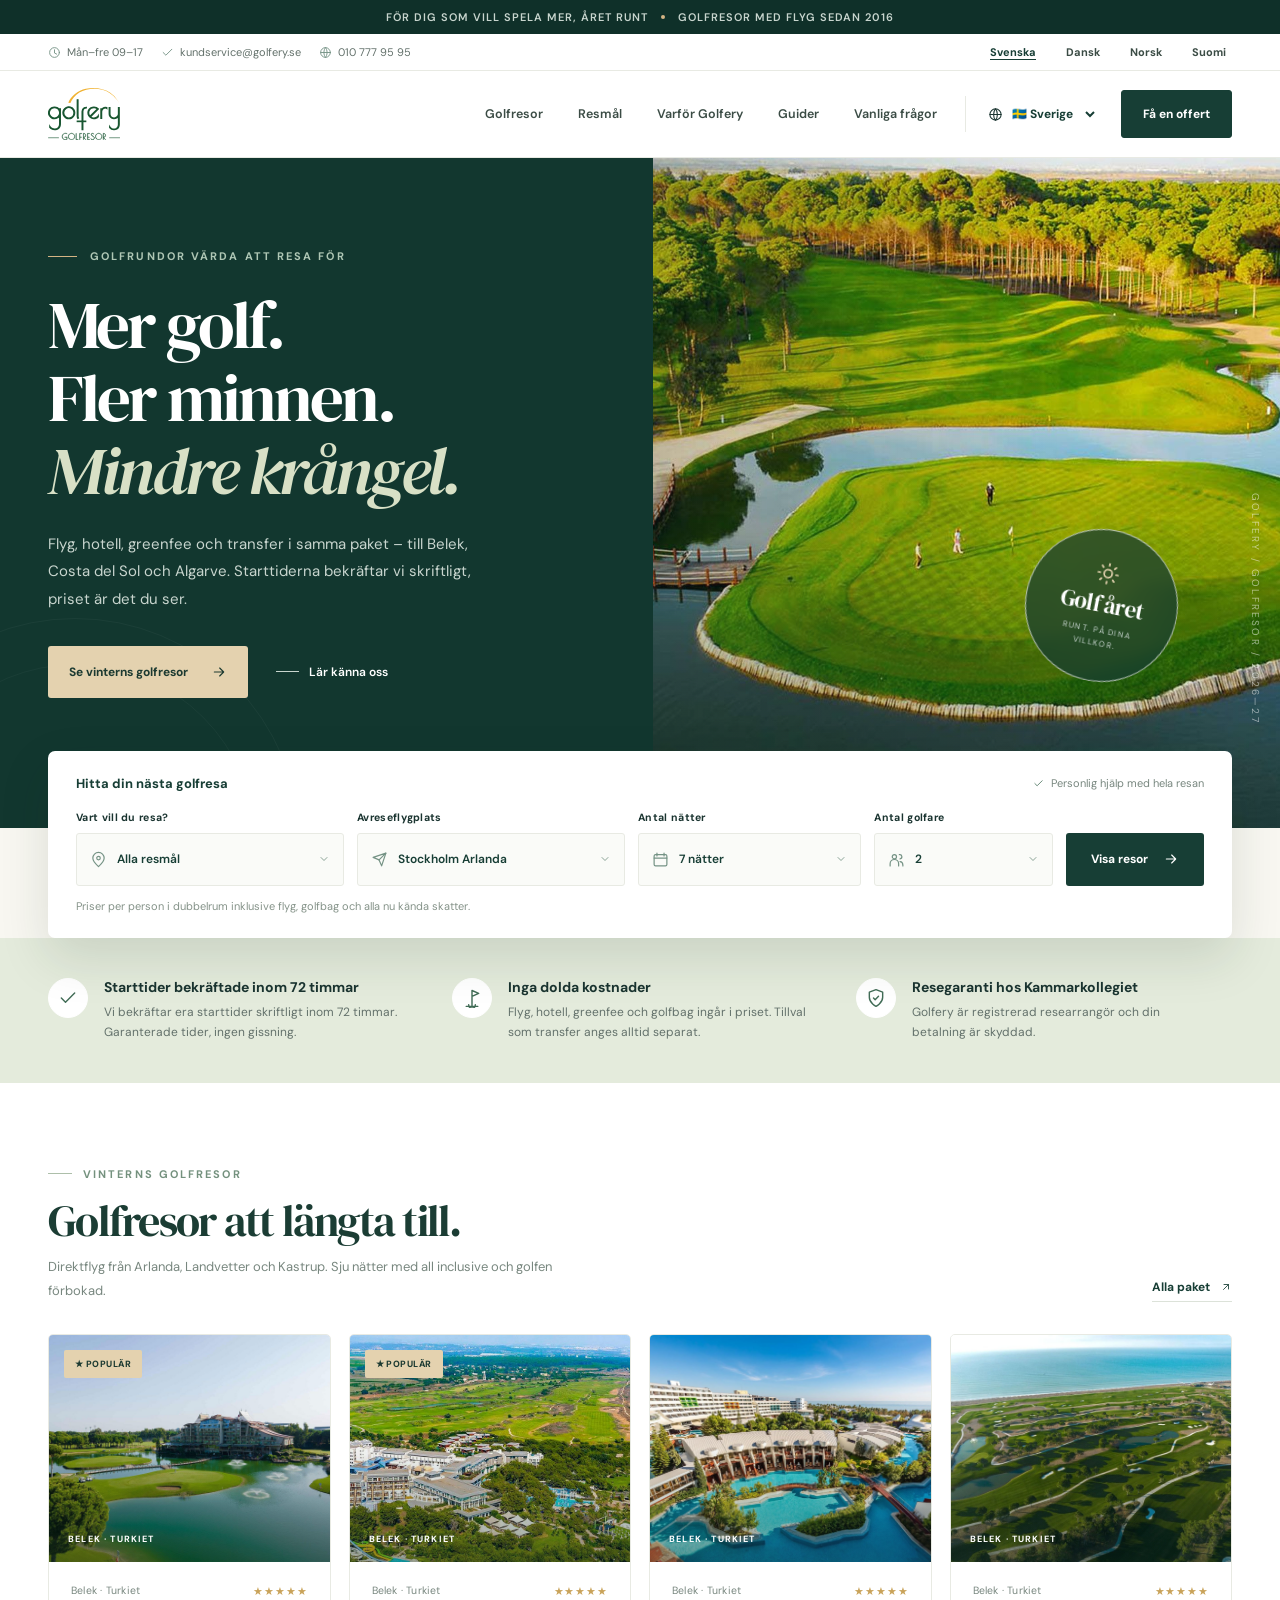
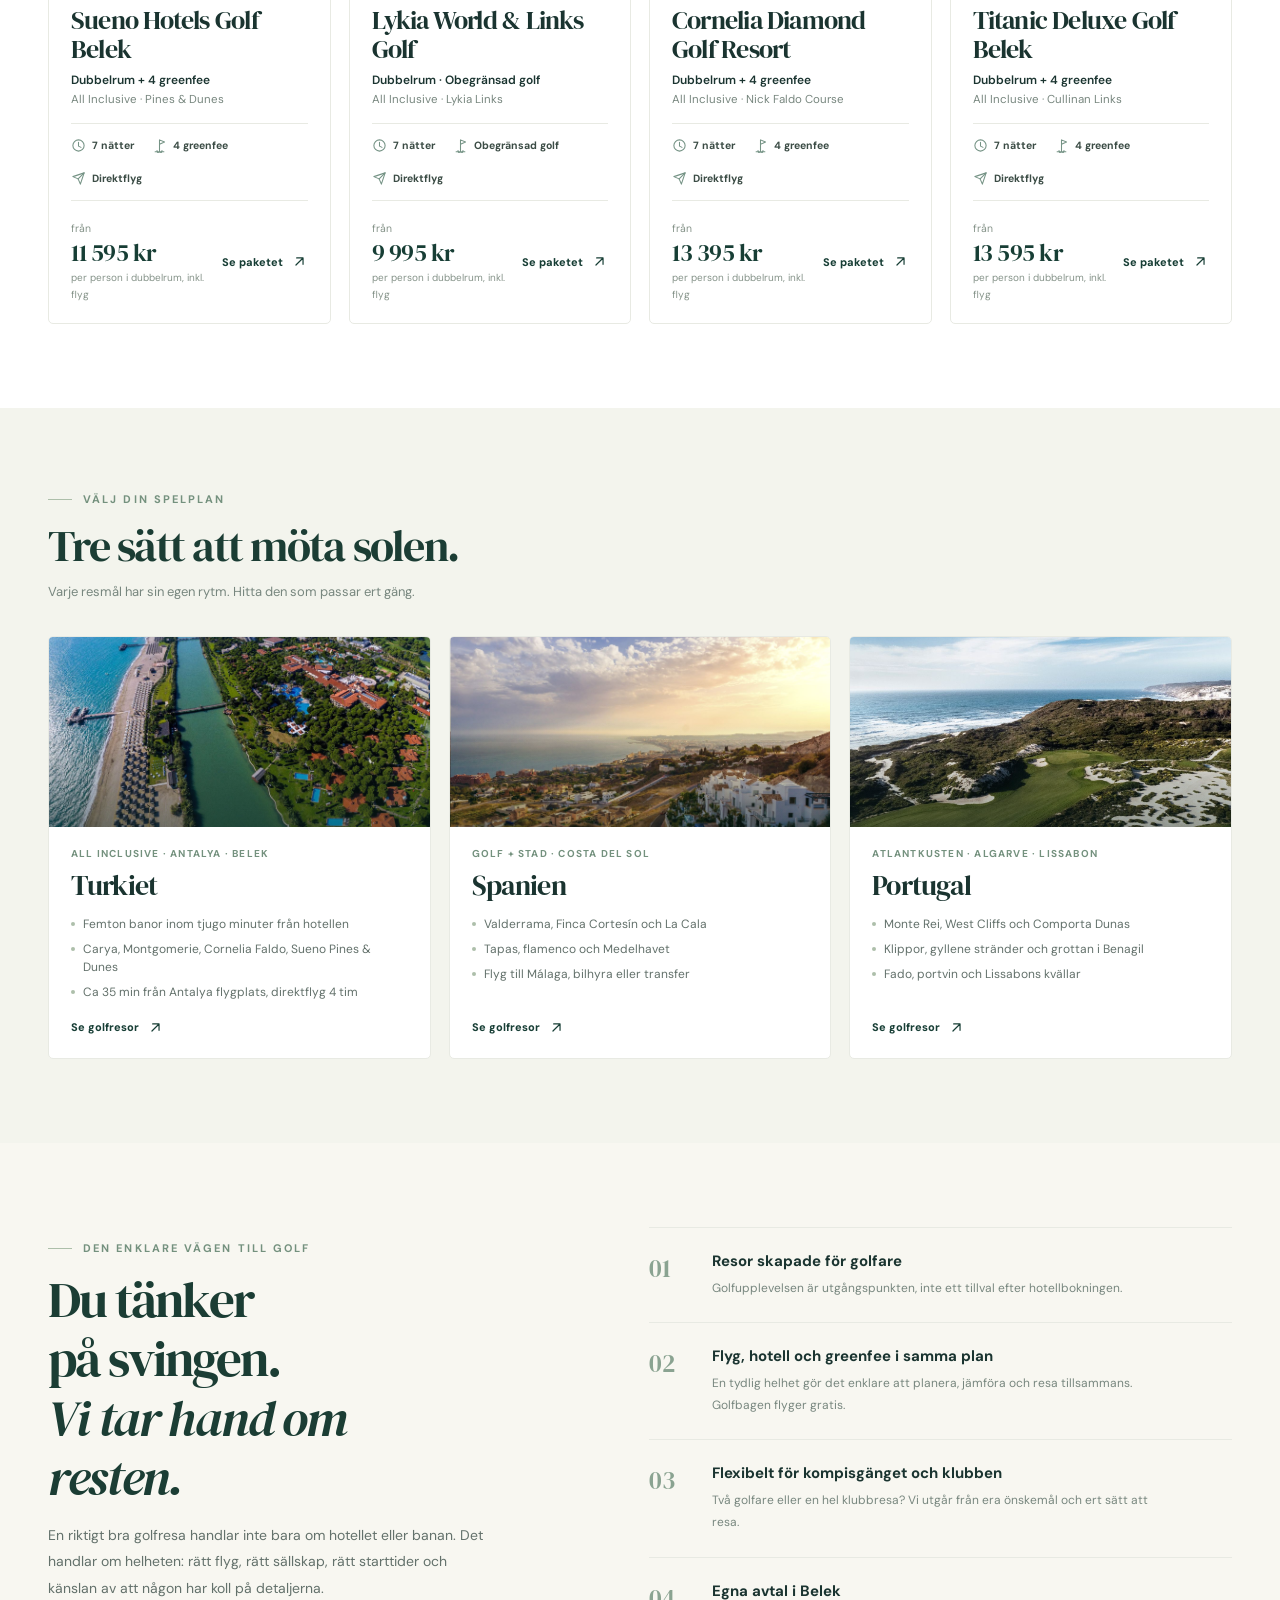
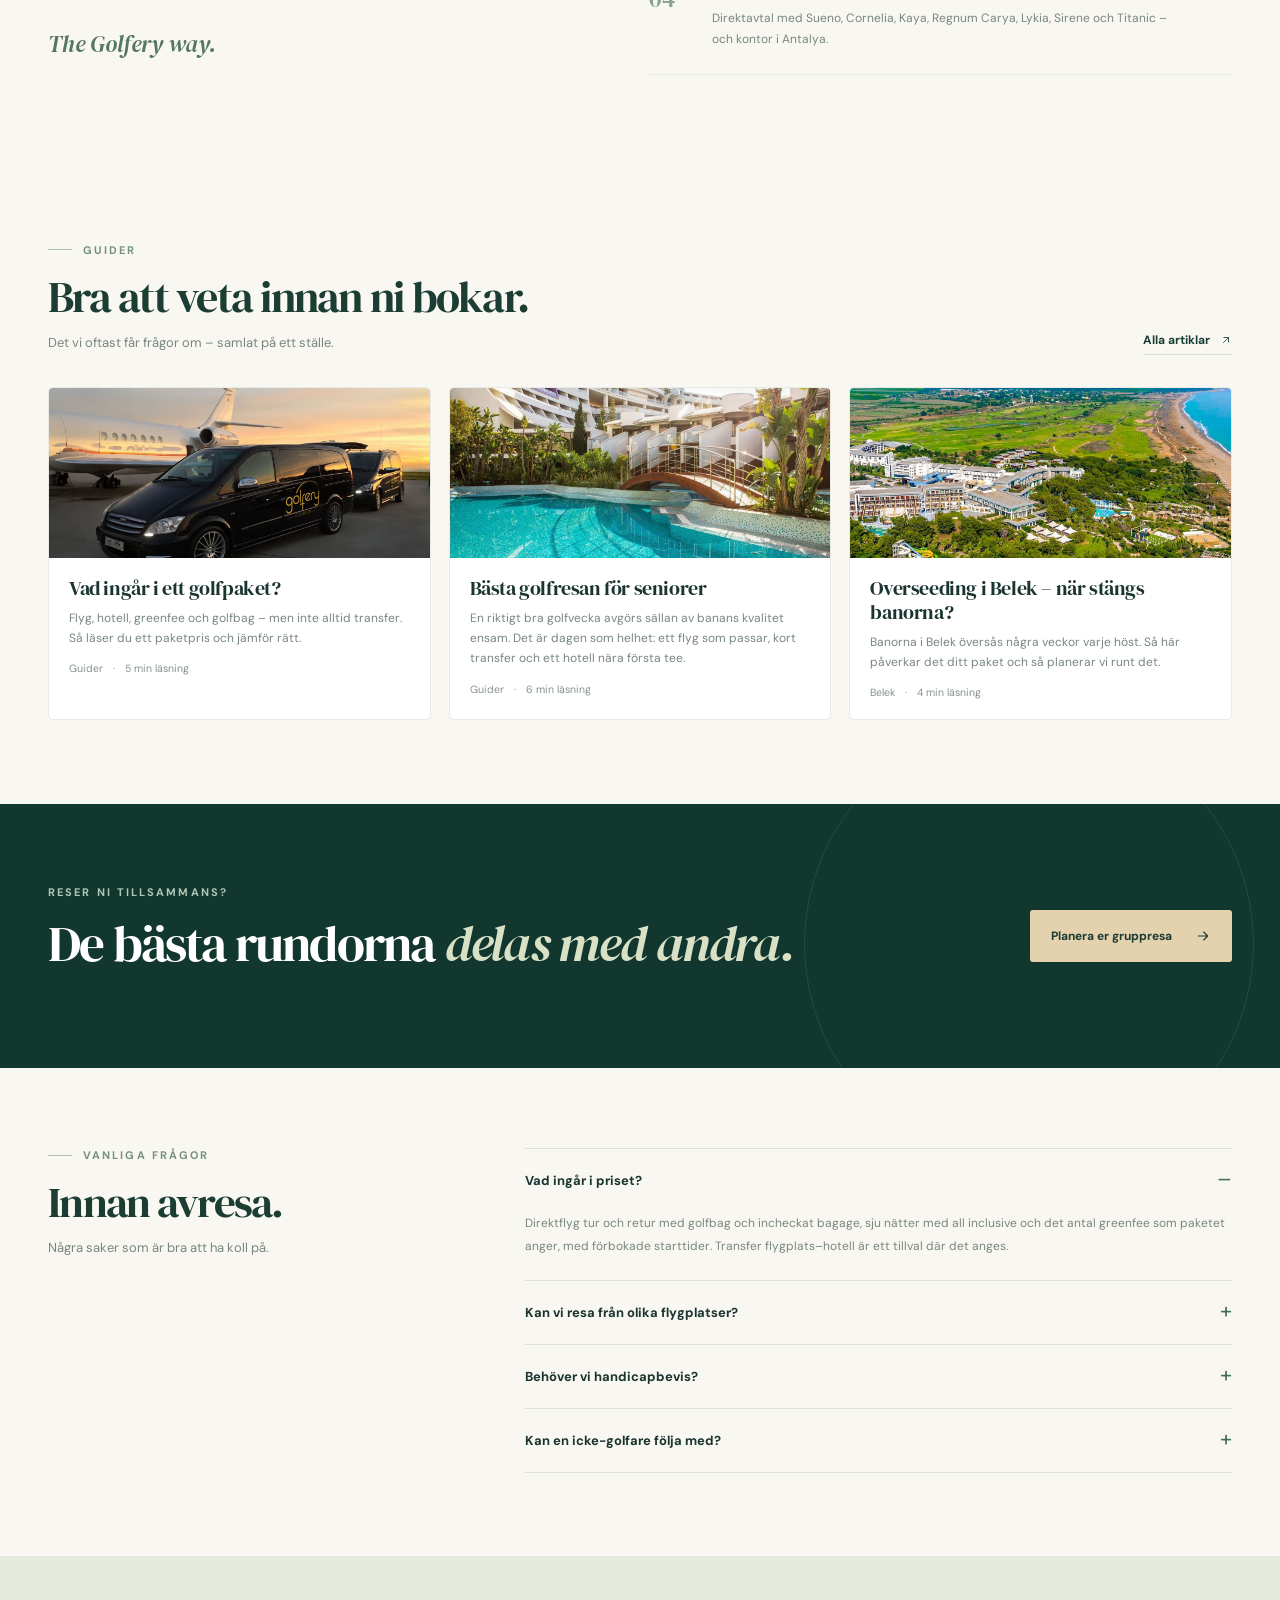
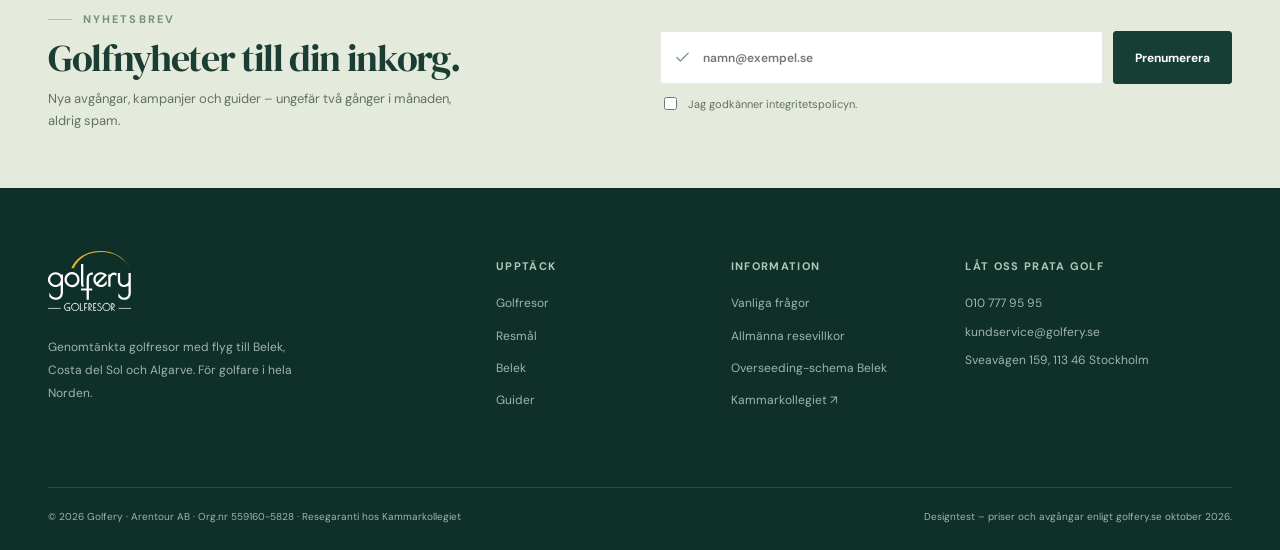
==== commit 44137882: "Add home page with golfery.se photos, real logo and current package prices; Belek page uses real pho" ====
--- a/index.html
+++ b/index.html
@@ -1,22 +1,51 @@
 <!doctype html>
-<html lang="sv"><head><meta charset="utf-8"><title>Golfery — Belek (mall för destinationssida)</title><link rel="preconnect" href="https://fonts.googleapis.com"><link rel="preconnect" href="https://fonts.gstatic.com" crossorigin><link href="https://fonts.googleapis.com/css2?family=DM+Sans:wght@400;500;600;700&family=DM+Serif+Display:ital@0;1&display=swap" rel="stylesheet"><link rel="stylesheet" href="tokens.css"><link rel="stylesheet" href="golfery.css"></head>
-<body style="background:var(--surface);margin:0">
+<html lang="sv"><head><meta charset="utf-8"><meta name="viewport" content="width=device-width, initial-scale=1, viewport-fit=cover"><title>Golfery – Golfresor med flyg till Belek, Spanien och Portugal</title><meta name="description" content="Golfresor med flyg, hotell och greenfee i samma paket. Belek, Costa del Sol och Algarve. Resegaranti hos Kammarkollegiet."><meta name="theme-color" content="#12372f"><link rel="preconnect" href="https://fonts.googleapis.com"><link rel="preconnect" href="https://fonts.gstatic.com" crossorigin><link href="https://fonts.googleapis.com/css2?family=DM+Sans:wght@400;500;600;700&family=DM+Serif+Display:ital@0;1&display=swap" rel="stylesheet"><link rel="stylesheet" href="tokens.css"><link rel="stylesheet" href="golfery.css"></head>
+<body>
 <svg aria-hidden="true" style="position:absolute;width:0;height:0;overflow:hidden" xmlns="http://www.w3.org/2000/svg"><defs><symbol id="i-arrow" viewBox="0 0 24 24"><path d="M5 12h14m-6-6 6 6-6 6"/></symbol><symbol id="i-up" viewBox="0 0 24 24"><path d="M7 17 17 7M8 7h9v9"/></symbol><symbol id="i-map" viewBox="0 0 24 24"><path d="M20 10c0 5-8 12-8 12S4 15 4 10a8 8 0 0 1 16 0Z"/><circle cx="12" cy="10" r="2.5"/></symbol><symbol id="i-plane" viewBox="0 0 24 24"><path d="m21 3-6 18-3.6-8.4L3 9z"/><path d="m21 3-9.6 9.6"/></symbol><symbol id="i-date" viewBox="0 0 24 24"><rect x="3" y="5" width="18" height="16" rx="2"/><path d="M7 3v4m10-4v4M3 10h18"/></symbol><symbol id="i-people" viewBox="0 0 24 24"><circle cx="9" cy="8" r="3"/><path d="M3 21v-3a6 6 0 0 1 12 0v3M17 11a3 3 0 1 0-1-6M17 15c2.5.2 4 2 4 5v1"/></symbol><symbol id="i-shield" viewBox="0 0 24 24"><path d="M12 22s8-4 8-11V5l-8-3-8 3v6c0 7 8 11 8 11Z"/><path d="m9 12 2 2 4-4"/></symbol><symbol id="i-clock" viewBox="0 0 24 24"><circle cx="12" cy="12" r="9"/><path d="M12 7v6l4 2"/></symbol><symbol id="i-golf" viewBox="0 0 24 24"><path d="M5 22h14M12 22V3l8 3.5L12 10"/><path d="M8 20a4 4 0 0 0 8 0"/></symbol><symbol id="i-globe" viewBox="0 0 24 24"><circle cx="12" cy="12" r="9"/><path d="M3 12h18M12 3c-4 4-4 14 0 18m0-18c4 4 4 14 0 18"/></symbol><symbol id="i-chevron" viewBox="0 0 24 24"><path d="m6 9 6 6 6-6"/></symbol><symbol id="i-check" viewBox="0 0 24 24"><path d="m4 12 5 5L20 6"/></symbol><symbol id="i-sun" viewBox="0 0 24 24"><circle cx="12" cy="12" r="4"/><path d="M12 2v2m0 16v2M4.93 4.93l1.42 1.42m11.3 11.3 1.42 1.42M2 12h2m16 0h2M4.93 19.07l1.42-1.42M17.65 6.35l1.42-1.42"/></symbol></defs></svg>
-<div class="announcement"><span>FÖR DIG SOM VILL SPELA MER, ÅRET RUNT</span><span class="dot"></span><span>NORDIC GOLF TRAVEL</span></div>
-<header class="navigation"><div class="container nav-inner"><a class="brand" href="#" aria-label="Golfery start"><span class="brand-mark"><span>g</span></span><span class="brand-name">golfery<span class="brand-sub">GOLF HOLIDAYS</span></span></a><nav class="nav-links" aria-label="Main navigation"><a href="#">Golfresor</a><a href="#">Resmål</a><a href="#">Varför Golfery</a><a href="#">Vanliga frågor</a></nav><div class="nav-actions"><label class="locale-wrap"><svg class="ico"><use href="#i-globe"/></svg><select aria-label="Language and market"><option>🇸🇪 Sverige</option><option>🇩🇰 Danmark</option><option>🇳🇴 Norge</option><option>🇫🇮 Suomi</option></select></label><button class="nav-cta" type="button">Få en offert</button><button class="menu-toggle" type="button" aria-label="Open menu">☰</button></div></div></header>
-<main>
-<section class="hero hero-inner"><div class="hero-art" role="img" aria-label="Belek" style="background-image:linear-gradient(160deg,#4f8470,#2f5f4e 60%,#1d4538)"></div><div class="container hero-layout"><div class="hero-copy"><div class="eyebrow">ANTALYA · TURKIET</div><h1>Belek.<em>Golfens Riviera.</em></h1><p class="hero-description">Femton banor inom tjugo minuter, all inclusive-hotell direkt vid fairway och sol från oktober till maj. Vår hemmaplan sedan starten.</p><div class="hero-links"><a class="primary-btn" href="#hotell"><span>Se hotell och paket</span><svg class="ico"><use href="#i-arrow"/></svg></a><a class="text-link" href="#faq"><span class="line"></span><span>Bra att veta</span></a></div></div></div></section>
-<section class="promise-strip"><div class="container promise-grid"><div class="promise"><div class="trust-symbol"><svg class="ico"><use href="#i-check"/></svg></div><div><h3>Starttider bekräftade inom 72 timmar</h3><p>Vi bekräftar era starttider skriftligt inom 72 timmar. Garanterade tider, ingen gissning.</p></div></div><div class="promise"><div class="trust-symbol"><svg class="ico"><use href="#i-golf"/></svg></div><div><h3>Inga dolda kostnader</h3><p>Flyg, hotell, greenfee och transfer specificeras alltid tydligt i förväg.</p></div></div><div class="promise"><div class="trust-symbol"><svg class="ico"><use href="#i-shield"/></svg></div><div><h3>Resegaranti</h3><p>Golfery är registrerad researrangör och din betalning skyddas av resegaranti hos Kammarkollegiet.</p></div></div></div></section>
-<section class="section section-white"><div class="container"><div class="section-heading"><div><div class="section-label eyebrow">OM RESMÅLET</div><h2 class="section-title">Därför spelar vi i Belek.</h2><p class="section-subtitle">Turkiets golfkust har byggts för golfare: banorna ligger i tallskogen mellan hotellen och Medelhavet, och nästan allt ingår i priset.</p></div></div><div class="why-layout" style="align-items:start;gap:60px"><div class="why-lead"><p>Belek samlar några av Europas bästa resortbanor på en sträcka av två mil: Carya, Montgomerie Maxx Royal, Cornelia Faldo, Sueno Pines och Dunes, Kaya Palazzo, Lykia Links. De flesta hotellen har egen bana eller shuttle på fem minuter, och all inclusive betyder att middagen, baren och frukosten före morgonstarten redan är betalda.</p><p>Säsongen är lång. Oktober till december och mars till maj ger 20–25 grader och fulla greener; januari och februari är lugnare och billigare, med enstaka regndagar. Flyget från Arlanda tar fyra timmar och transfern till hotellet trettio minuter.</p><div class="why-sign">Vår hemmaplan.</div></div><div><div class="spec-list"><div class="spec-row"><span>Flygtid från Arlanda</span><span>ca 4 tim</span></div><div class="spec-row"><span>Transfer från Antalya</span><span>30–40 min</span></div><div class="spec-row"><span>Bästa säsong</span><span>okt–dec, mar–maj</span></div><div class="spec-row"><span>Banor inom 20 min</span><span>15</span></div><div class="spec-row"><span>Boendeform</span><span>All inclusive</span></div><div class="spec-row"><span>Tidsskillnad</span><span>+1 timme</span></div><div class="spec-row"><span>Valuta</span><span>Turkisk lira (euro accepteras)</span></div><div class="spec-row"><span>Greenfee-bokning</span><span>Ingår, förbokade starttider</span></div></div></div></div></div></section>
-<section class="section section-tint" id="hotell"><div class="container"><div class="section-heading"><div><div class="section-label eyebrow">VÅRA HOTELL I BELEK</div><h2 class="section-title">Bo där banan börjar.</h2><p class="section-subtitle">Direktavtal med hotellen gör att vi kan sätta ihop paketet efter er grupp – antal rundor, banor och datum.</p></div><a class="section-side-link" href="#"><span>Alla paket</span><svg class="ico"><use href="#i-up"/></svg></a></div><div class="package-grid">
-<article class="package-card"><div class="package-art" role="img" aria-label="Sueno Hotels Golf Belek" style="background-image:linear-gradient(170deg,#6b957f,#2f5a48)"><span class="pill pill-star">★ Populär</span><span class="art-caption">Belek · Turkiet</span></div><div class="package-content"><div class="card-meta"><span>Belek · Turkiet</span><span class="stars" aria-label="5 stjärnor">★★★★★</span></div><h3>Sueno Hotels Golf Belek</h3><p class="room-line">Land View · Obegränsad golf</p><p class="board-line">Ultra All Inclusive · Pines &amp; Dunes</p><div class="package-facts"><span><svg class="ico"><use href="#i-clock"/></svg>7 nätter</span><span><svg class="ico"><use href="#i-plane"/></svg>Från Arlanda</span></div><div class="package-foot"><div class="offer-label price-label">från<strong>14 950 kr</strong><small>per golfare, del i dubbelrum</small></div><a class="offer-cta" href="#">Se hotellet<svg class="ico"><use href="#i-up"/></svg></a></div></div></article>
-<article class="package-card"><div class="package-art" role="img" aria-label="Cornelia Diamond" style="background-image:linear-gradient(170deg,#8aa68c,#3d6650)"><span class="pill pill-star">★ Populär</span><span class="art-caption">Belek · Turkiet</span></div><div class="package-content"><div class="card-meta"><span>Belek · Turkiet</span><span class="stars" aria-label="5 stjärnor">★★★★★</span></div><h3>Cornelia Diamond</h3><p class="room-line">Standard Room + 4 Green Fee</p><p class="board-line">Ultra All Inclusive · Cornelia Faldo</p><div class="package-facts"><span><svg class="ico"><use href="#i-clock"/></svg>7 nätter</span><span><svg class="ico"><use href="#i-plane"/></svg>Från Arlanda</span></div><div class="package-foot"><div class="offer-label price-label">från<strong>17 600 kr</strong><small>per golfare, del i dubbelrum</small></div><a class="offer-cta" href="#">Se hotellet<svg class="ico"><use href="#i-up"/></svg></a></div></div></article>
-<article class="package-card"><div class="package-art" role="img" aria-label="Regnum Carya" style="background-image:linear-gradient(170deg,#9fae8a,#4e6446)"><span class="art-caption">Belek · Turkiet</span></div><div class="package-content"><div class="card-meta"><span>Belek · Turkiet</span><span class="stars" aria-label="5 stjärnor">★★★★★</span></div><h3>Regnum Carya</h3><p class="room-line">Jade Room + 3 Green Fee</p><p class="board-line">Ultra All Inclusive · National &amp; Carya</p><div class="package-facts"><span><svg class="ico"><use href="#i-clock"/></svg>7 nätter</span><span><svg class="ico"><use href="#i-plane"/></svg>Från Arlanda</span></div><div class="package-foot"><div class="offer-label price-label">från<strong>24 400 kr</strong><small>per golfare, del i dubbelrum</small></div><a class="offer-cta" href="#">Se hotellet<svg class="ico"><use href="#i-up"/></svg></a></div></div></article>
-<article class="package-card"><div class="package-art" role="img" aria-label="Kaya Palazzo Golf Resort" style="background-image:linear-gradient(170deg,#7fa1a3,#2e5a5a)"><span class="art-caption">Belek · Turkiet</span></div><div class="package-content"><div class="card-meta"><span>Belek · Turkiet</span><span class="stars" aria-label="5 stjärnor">★★★★★</span></div><h3>Kaya Palazzo Golf Resort</h3><p class="room-line">Superior Sea View + 5 Green Fee</p><p class="board-line">Ultra All Inclusive · Kaya Palazzo</p><div class="package-facts"><span><svg class="ico"><use href="#i-clock"/></svg>7 nätter</span><span><svg class="ico"><use href="#i-plane"/></svg>Från Arlanda</span></div><div class="package-foot"><div class="offer-label price-label">från<strong>19 850 kr</strong><small>per golfare, del i dubbelrum</small></div><a class="offer-cta" href="#">Se hotellet<svg class="ico"><use href="#i-up"/></svg></a></div></div></article>
+<div class="announcement"><span>FÖR DIG SOM VILL SPELA MER, ÅRET RUNT</span><span class="dot"></span><span>GOLFRESOR MED FLYG SEDAN 2016</span></div>
+<div class="contact-bar"><div class="container"><div class="group"><span><svg class="ico"><use href="#i-clock"/></svg>Mån–fre 09–17</span><a href="mailto:kundservice@golfery.se"><svg class="ico"><use href="#i-check"/></svg>kundservice@golfery.se</a><a href="tel:+46107779595"><svg class="ico"><use href="#i-globe"/></svg>010 777 95 95</a></div><div class="group markets"><a href="#" aria-current="page">Svenska</a><a href="#">Dansk</a><a href="#">Norsk</a><a href="#">Suomi</a></div></div></div>
+<header class="navigation"><div class="container nav-inner"><a class="brand" href="index.html" aria-label="Golfery start"><img class="brand-logo" src="img/logo.svg" alt="Golfery Golfresor" width="76" height="55"></a><nav id="navMenu" class="nav-links" aria-label="Huvudmeny"><a href="#resor">Golfresor</a><a href="#resmal">Resmål</a><a href="#varfor">Varför Golfery</a><a href="#guider">Guider</a><a href="#faq">Vanliga frågor</a></nav><div class="nav-actions"><label class="locale-wrap"><svg class="ico"><use href="#i-globe"/></svg><select aria-label="Språk och marknad"><option>🇸🇪 Sverige</option><option>🇩🇰 Danmark</option><option>🇳🇴 Norge</option><option>🇫🇮 Suomi</option></select></label><a class="nav-cta" href="#offert">Få en offert</a><button class="menu-toggle" id="menuToggle" type="button" aria-label="Öppna meny" aria-expanded="false">☰</button></div></div></header>
+
+<main id="top">
+<section class="hero"><div class="hero-art" role="img" aria-label="Sueno Pines & Dunes, Belek" style="background-image:url('img/hero.jpg')"></div><div class="hero-index">GOLFERY / GOLFRESOR / 2026—27</div><div class="container hero-layout"><div class="hero-copy"><div class="eyebrow">GOLFRUNDOR VÄRDA ATT RESA FÖR</div><h1>Mer golf.<br>Fler minnen.<em>Mindre krångel.</em></h1><p class="hero-description">Flyg, hotell, greenfee och transfer i samma paket – till Belek, Costa del Sol och Algarve. Starttiderna bekräftar vi skriftligt, priset är det du ser.</p><div class="hero-links"><a class="primary-btn" href="#resor"><span>Se vinterns golfresor</span><svg class="ico"><use href="#i-arrow"/></svg></a><a class="text-link" href="#varfor"><span class="line"></span><span>Lär känna oss</span></a></div></div></div><div class="hero-badge"><svg class="ico"><use href="#i-sun"/></svg><strong>Golf året</strong><span>runt. På dina villkor.</span></div><div class="hero-shape"></div></section>
+
+<div class="container search-wrap"><form class="search-card" action="#resor"><div class="search-top"><strong>Hitta din nästa golfresa</strong><span class="search-help"><svg class="ico"><use href="#i-check"/></svg><span>Personlig hjälp med hela resan</span></span></div><div class="search-fields">
+<label class="field"><span>Vart vill du resa?</span><div class="field-control"><svg class="ico"><use href="#i-map"/></svg><select name="dest"><option>Alla resmål</option><option>Belek, Turkiet</option><option>Costa del Sol, Spanien</option><option>Algarve, Portugal</option></select><svg class="ico select-chevron"><use href="#i-chevron"/></svg></div></label>
+<label class="field"><span>Avreseflygplats</span><div class="field-control"><svg class="ico"><use href="#i-plane"/></svg><select name="from"><option>Stockholm Arlanda</option><option>Göteborg Landvetter</option><option>Köpenhamn Kastrup</option><option>Oslo Gardermoen</option><option>Helsingfors</option></select><svg class="ico select-chevron"><use href="#i-chevron"/></svg></div></label>
+<label class="field"><span>Antal nätter</span><div class="field-control"><svg class="ico"><use href="#i-date"/></svg><select name="nights"><option>7 nätter</option><option>10 nätter</option><option>14 nätter</option></select><svg class="ico select-chevron"><use href="#i-chevron"/></svg></div></label>
+<label class="field"><span>Antal golfare</span><div class="field-control"><svg class="ico"><use href="#i-people"/></svg><select name="pax"><option>2</option><option>4</option><option>8</option><option>12+</option></select><svg class="ico select-chevron"><use href="#i-chevron"/></svg></div></label>
+<button type="submit" class="search-btn"><span>Visa resor</span><svg class="ico"><use href="#i-arrow"/></svg></button></div><p class="no-price-note">Priser per person i dubbelrum inklusive flyg, golfbag och alla nu kända skatter.</p></form></div>
+
+<section class="promise-strip"><div class="container promise-grid"><div class="promise"><div class="trust-symbol"><svg class="ico"><use href="#i-check"/></svg></div><div><h3>Starttider bekräftade inom 72 timmar</h3><p>Vi bekräftar era starttider skriftligt inom 72 timmar. Garanterade tider, ingen gissning.</p></div></div><div class="promise"><div class="trust-symbol"><svg class="ico"><use href="#i-golf"/></svg></div><div><h3>Inga dolda kostnader</h3><p>Flyg, hotell, greenfee och golfbag ingår i priset. Tillval som transfer anges alltid separat.</p></div></div><div class="promise"><div class="trust-symbol"><svg class="ico"><use href="#i-shield"/></svg></div><div><h3>Resegaranti hos Kammarkollegiet</h3><p>Golfery är registrerad researrangör och din betalning är skyddad.</p></div></div></div></section>
+
+<section class="section section-white" id="resor"><div class="container"><div class="section-heading"><div><div class="section-label eyebrow">VINTERNS GOLFRESOR</div><h2 class="section-title">Golfresor att längta till.</h2><p class="section-subtitle">Direktflyg från Arlanda, Landvetter och Kastrup. Sju nätter med all inclusive och golfen förbokad.</p></div><a class="section-side-link" href="https://www.golfery.se/vintergolferbjudanden"><span>Alla paket</span><svg class="ico"><use href="#i-up"/></svg></a></div><div class="package-grid">
+<article class="package-card"><a class="package-art" href="destination-belek.html#hotell" aria-label="Sueno Hotels Golf Belek" style="background-image:url('img/sueno.jpg')"><span class="pill pill-star">★ Populär</span><span class="art-caption">Belek · Turkiet</span></a><div class="package-content"><div class="card-meta"><span>Belek · Turkiet</span><span class="stars" aria-label="5 stjärnor">★★★★★</span></div><h3>Sueno Hotels Golf Belek</h3><p class="room-line">Dubbelrum + 4 greenfee</p><p class="board-line">All Inclusive · Pines &amp; Dunes</p><div class="package-facts"><span><svg class="ico"><use href="#i-clock"/></svg>7 nätter</span><span><svg class="ico"><use href="#i-golf"/></svg>4 greenfee</span><span><svg class="ico"><use href="#i-plane"/></svg>Direktflyg</span></div><div class="package-foot"><div class="offer-label price-label">från<strong>11 595 kr</strong><small>per person i dubbelrum, inkl. flyg</small></div><a class="offer-cta" href="destination-belek.html#hotell">Se paketet<svg class="ico"><use href="#i-up"/></svg></a></div></div></article>
+<article class="package-card"><a class="package-art" href="destination-belek.html#hotell" aria-label="Lykia World &amp; Links Golf" style="background-image:url('img/lykia.jpg')"><span class="pill pill-star">★ Populär</span><span class="art-caption">Belek · Turkiet</span></a><div class="package-content"><div class="card-meta"><span>Belek · Turkiet</span><span class="stars" aria-label="5 stjärnor">★★★★★</span></div><h3>Lykia World &amp; Links Golf</h3><p class="room-line">Dubbelrum · Obegränsad golf</p><p class="board-line">All Inclusive · Lykia Links</p><div class="package-facts"><span><svg class="ico"><use href="#i-clock"/></svg>7 nätter</span><span><svg class="ico"><use href="#i-golf"/></svg>Obegränsad golf</span><span><svg class="ico"><use href="#i-plane"/></svg>Direktflyg</span></div><div class="package-foot"><div class="offer-label price-label">från<strong>9 995 kr</strong><small>per person i dubbelrum, inkl. flyg</small></div><a class="offer-cta" href="destination-belek.html#hotell">Se paketet<svg class="ico"><use href="#i-up"/></svg></a></div></div></article>
+<article class="package-card"><a class="package-art" href="destination-belek.html#hotell" aria-label="Cornelia Diamond Golf Resort" style="background-image:url('img/cornelia.jpg')"><span class="art-caption">Belek · Turkiet</span></a><div class="package-content"><div class="card-meta"><span>Belek · Turkiet</span><span class="stars" aria-label="5 stjärnor">★★★★★</span></div><h3>Cornelia Diamond Golf Resort</h3><p class="room-line">Dubbelrum + 4 greenfee</p><p class="board-line">All Inclusive · Nick Faldo Course</p><div class="package-facts"><span><svg class="ico"><use href="#i-clock"/></svg>7 nätter</span><span><svg class="ico"><use href="#i-golf"/></svg>4 greenfee</span><span><svg class="ico"><use href="#i-plane"/></svg>Direktflyg</span></div><div class="package-foot"><div class="offer-label price-label">från<strong>13 395 kr</strong><small>per person i dubbelrum, inkl. flyg</small></div><a class="offer-cta" href="destination-belek.html#hotell">Se paketet<svg class="ico"><use href="#i-up"/></svg></a></div></div></article>
+<article class="package-card"><a class="package-art" href="destination-belek.html#hotell" aria-label="Titanic Deluxe Golf Belek" style="background-image:url('img/titanic.jpg')"><span class="art-caption">Belek · Turkiet</span></a><div class="package-content"><div class="card-meta"><span>Belek · Turkiet</span><span class="stars" aria-label="5 stjärnor">★★★★★</span></div><h3>Titanic Deluxe Golf Belek</h3><p class="room-line">Dubbelrum + 4 greenfee</p><p class="board-line">All Inclusive · Cullinan Links</p><div class="package-facts"><span><svg class="ico"><use href="#i-clock"/></svg>7 nätter</span><span><svg class="ico"><use href="#i-golf"/></svg>4 greenfee</span><span><svg class="ico"><use href="#i-plane"/></svg>Direktflyg</span></div><div class="package-foot"><div class="offer-label price-label">från<strong>13 595 kr</strong><small>per person i dubbelrum, inkl. flyg</small></div><a class="offer-cta" href="destination-belek.html#hotell">Se paketet<svg class="ico"><use href="#i-up"/></svg></a></div></div></article>
 </div></div></section>
-<section class="section section-white"><div class="container why-layout" style="gap:60px"><div class="why-lead"><div class="section-label eyebrow">DET HÄR INGÅR</div><h2 class="section-title">Allt i samma plan.<br><em>Inga överraskningar.</em></h2><p>Varje Belek-paket från Golfery innehåller det ni behöver från Arlanda till första tee. Tillval som extra rundor, enkelrum eller buggy anger vi separat i offerten.</p></div><div><ul class="check-list"><li><svg class="ico"><use href="#i-check"/></svg><span>Direktflyg Stockholm–Antalya tur och retur, 23 kg bagage och golfbag</span></li><li><svg class="ico"><use href="#i-check"/></svg><span>Privat transfer flygplats–hotell–flygplats</span></li><li><svg class="ico"><use href="#i-check"/></svg><span>Boende i dubbelrum med all inclusive</span></li><li><svg class="ico"><use href="#i-check"/></svg><span>Förbokade greenfees med starttider enligt paketet</span></li><li><svg class="ico"><use href="#i-check"/></svg><span>Shuttle till banorna och golfvagn där den ingår</span></li><li><svg class="ico"><use href="#i-check"/></svg><span>Resegaranti hos Kammarkollegiet och svensk kundservice hela resan</span></li></ul></div></div></section>
-<section class="faq-section" id="faq"><div class="container faq-layout"><div><div class="section-label eyebrow">BRA ATT VETA</div><h2 class="section-title">Frågor om Belek.</h2><p class="section-subtitle">Det vi oftast får frågor om innan avresa.</p></div><div class="faq-list"><details open><summary>När är det bäst att spela i Belek?</summary><p>Oktober till december och mars till maj är högsäsong med 20–25 grader. Januari och februari är lugnare på banorna och lägre i pris, med något större risk för regn.</p></details><details><summary>Hur många rundor hinner vi på en vecka?</summary><p>De flesta grupper spelar fem rundor på sju nätter med en vilodag. Vi bokar starttiderna i förväg så att ni slipper leta tider på plats.</p></details><details><summary>Kan vi spela på andra banor än hotellets?</summary><p>Ja. Vi byter ut eller lägger till rundor på grannbanorna i offerten; shuttle ingår på de flesta hotell.</p></details><details><summary>Behövs visum till Turkiet?</summary><p>Nej, svenska medborgare reser visumfritt upp till 90 dagar. Passet ska vara giltigt minst 150 dagar efter inresa.</p></details></div></div></section>
-<section class="large-statement"><div class="container statement-inner"><div><div class="eyebrow">RESER NI TILLSAMMANS?</div><h2>De bästa rundorna <em>delas med andra.</em></h2></div><button class="primary-btn" type="button"><span>Planera er gruppresa</span><svg class="ico"><use href="#i-arrow"/></svg></button></div></section>
+
+<section class="section section-tint" id="resmal"><div class="container"><div class="section-heading"><div><div class="section-label eyebrow">VÄLJ DIN SPELPLAN</div><h2 class="section-title">Tre sätt att möta solen.</h2><p class="section-subtitle">Varje resmål har sin egen rytm. Hitta den som passar ert gäng.</p></div></div><div class="dest-card-grid">
+<a class="dest-card" href="destination-belek.html"><div class="package-art" role="img" aria-label="Turkiet" style="background-image:url('img/belek.jpg')"></div><div class="dest-body"><span class="dest-kicker">All Inclusive · Antalya · Belek</span><h3>Turkiet</h3><ul><li>Femton banor inom tjugo minuter från hotellen</li><li>Carya, Montgomerie, Cornelia Faldo, Sueno Pines &amp; Dunes</li><li>Ca 35 min från Antalya flygplats, direktflyg 4 tim</li></ul><span class="offer-cta">Se golfresor<svg class="ico"><use href="#i-up"/></svg></span></div></a>
+<a class="dest-card" href="https://www.golfery.se/Resmal/Spanien"><div class="package-art" role="img" aria-label="Spanien" style="background-image:url('img/spain.jpg')"></div><div class="dest-body"><span class="dest-kicker">Golf + stad · Costa del Sol</span><h3>Spanien</h3><ul><li>Valderrama, Finca Cortesín och La Cala</li><li>Tapas, flamenco och Medelhavet</li><li>Flyg till Málaga, bilhyra eller transfer</li></ul><span class="offer-cta">Se golfresor<svg class="ico"><use href="#i-up"/></svg></span></div></a>
+<a class="dest-card" href="https://www.golfery.se/Resmal/Portugal"><div class="package-art" role="img" aria-label="Portugal" style="background-image:url('img/portugal.jpg')"></div><div class="dest-body"><span class="dest-kicker">Atlantkusten · Algarve · Lissabon</span><h3>Portugal</h3><ul><li>Monte Rei, West Cliffs och Comporta Dunas</li><li>Klippor, gyllene stränder och grottan i Benagil</li><li>Fado, portvin och Lissabons kvällar</li></ul><span class="offer-cta">Se golfresor<svg class="ico"><use href="#i-up"/></svg></span></div></a>
+</div></div></section>
+
+<section class="section why-section" id="varfor"><div class="container why-layout"><div class="why-lead"><div class="section-label eyebrow">DEN ENKLARE VÄGEN TILL GOLF</div><h2 class="section-title">Du tänker på svingen.<br><em>Vi tar hand om resten.</em></h2><p>En riktigt bra golfresa handlar inte bara om hotellet eller banan. Det handlar om helheten: rätt flyg, rätt sällskap, rätt starttider och känslan av att någon har koll på detaljerna.</p><div class="why-sign">The Golfery way.</div></div><div class="why-features"><div class="why-feature"><span class="feature-index">01</span><div><h3>Resor skapade för golfare</h3><p>Golfupplevelsen är utgångspunkten, inte ett tillval efter hotellbokningen.</p></div></div><div class="why-feature"><span class="feature-index">02</span><div><h3>Flyg, hotell och greenfee i samma plan</h3><p>En tydlig helhet gör det enklare att planera, jämföra och resa tillsammans. Golfbagen flyger gratis.</p></div></div><div class="why-feature"><span class="feature-index">03</span><div><h3>Flexibelt för kompisgänget och klubben</h3><p>Två golfare eller en hel klubbresa? Vi utgår från era önskemål och ert sätt att resa.</p></div></div><div class="why-feature"><span class="feature-index">04</span><div><h3>Egna avtal i Belek</h3><p>Direktavtal med Sueno, Cornelia, Kaya, Regnum Carya, Lykia, Sirene och Titanic – och kontor i Antalya.</p></div></div></div></div></section>
+
+<section class="section" id="guider"><div class="container"><div class="section-heading"><div><div class="section-label eyebrow">GUIDER</div><h2 class="section-title">Bra att veta innan ni bokar.</h2><p class="section-subtitle">Det vi oftast får frågor om – samlat på ett ställe.</p></div><a class="section-side-link" href="https://www.golfery.se/bloggar"><span>Alla artiklar</span><svg class="ico"><use href="#i-up"/></svg></a></div><div class="guide-grid">
+<a class="guide-card" href="https://www.golfery.se/vad-ingar-i-ett-golfpaket"><div class="package-art" style="background-image:url('img/transfer.jpg')"></div><div class="guide-body"><h3>Vad ingår i ett golfpaket?</h3><p>Flyg, hotell, greenfee och golfbag – men inte alltid transfer. Så läser du ett paketpris och jämför rätt.</p><div class="guide-meta"><span>Guider</span><span>·</span><span>5 min läsning</span></div></div></a>
+<a class="guide-card" href="https://www.golfery.se/basta-golfresan-for-seniorer"><div class="package-art" style="background-image:url('img/cornelia-pool.jpg')"></div><div class="guide-body"><h3>Bästa golfresan för seniorer</h3><p>En riktigt bra golfvecka avgörs sällan av banans kvalitet ensam. Det är dagen som helhet: ett flyg som passar, kort transfer och ett hotell nära första tee.</p><div class="guide-meta"><span>Guider</span><span>·</span><span>6 min läsning</span></div></div></a>
+<a class="guide-card" href="https://www.golfery.se/overseeding-belek-golf"><div class="package-art" style="background-image:url('img/lykia-aerial.jpg')"></div><div class="guide-body"><h3>Overseeding i Belek – när stängs banorna?</h3><p>Banorna i Belek översås några veckor varje höst. Så här påverkar det ditt paket och så planerar vi runt det.</p><div class="guide-meta"><span>Belek</span><span>·</span><span>4 min läsning</span></div></div></a>
+</div></div></section>
+
+<section class="large-statement" id="offert"><div class="container statement-inner"><div><div class="eyebrow">RESER NI TILLSAMMANS?</div><h2>De bästa rundorna <em>delas med andra.</em></h2></div><a class="primary-btn" href="mailto:kundservice@golfery.se?subject=Gruppresa%20golf"><span>Planera er gruppresa</span><svg class="ico"><use href="#i-arrow"/></svg></a></div></section>
+
+<section class="faq-section" id="faq"><div class="container faq-layout"><div><div class="section-label eyebrow">VANLIGA FRÅGOR</div><h2 class="section-title">Innan avresa.</h2><p class="section-subtitle">Några saker som är bra att ha koll på.</p></div><div class="faq-list"><details open><summary>Vad ingår i priset?</summary><p>Direktflyg tur och retur med golfbag och incheckat bagage, sju nätter med all inclusive och det antal greenfee som paketet anger, med förbokade starttider. Transfer flygplats–hotell är ett tillval där det anges.</p></details><details><summary>Kan vi resa från olika flygplatser?</summary><p>Ja. Vi flyger från Arlanda, Landvetter och Kastrup, och kan sätta ihop upplägg för grupper som reser från olika nordiska avreseorter.</p></details><details><summary>Behöver vi handicapbevis?</summary><p>Ta med officiellt handicapbevis i app eller utskrift. Flera banor kräver det och några har handicapgräns – vi berättar vad som gäller för era banor vid bokningen.</p></details><details><summary>Kan en icke-golfare följa med?</summary><p>Absolut. Hotellen har pooler, spa och restauranger och stranden är nära. Vi sätter ihop ett paket utan golf för resesällskapet.</p></details></div></div></section>
 </main>
-<footer class="footer"><div class="container"><div class="footer-inner"><div class="footer-brand"><a class="brand" href="#" aria-label="Golfery start"><span class="brand-mark"><span>g</span></span><span class="brand-name">golfery<span class="brand-sub">GOLF HOLIDAYS</span></span></a><p class="footer-blurb">Genomtänkta golfresor till sol, nya fairways och fina stunder. För golfare i hela Norden.</p></div><div><h4>Upptäck</h4><div class="footer-links"><a href="#">Golfresor</a><a href="#">Resmål</a><a href="#">Varför Golfery</a></div></div><div><h4>Information</h4><div class="footer-links"><a href="#">Vanliga frågor</a><a href="#">Kammarkollegiet ↗</a><a href="#">Kontakta oss</a></div></div><div class="footer-contact"><h4>Låt oss prata golf</h4><p>+46 (0)10 777 95 95</p><p style="margin:9px 0">kundservice@golfery.se</p><p>Sveavägen 159, 113 46 Stockholm</p></div></div><div class="footer-bottom"><span>© 2026 Golfery · Arentour AB · Org.nr 559160-5828 · Resegaranti hos Kammarkollegiet</span><span>Golfresor till Belek, Algarve och Costa del Sol.</span></div></div></footer>
+<section class="newsletter"><div class="container newsletter-inner"><div><div class="section-label eyebrow">NYHETSBREV</div><h2>Golfnyheter till din inkorg.</h2><p>Nya avgångar, kampanjer och guider – ungefär två gånger i månaden, aldrig spam.</p></div><form onsubmit="return false"><div class="field-control"><svg class="ico"><use href="#i-check"/></svg><input type="email" placeholder="namn@exempel.se" aria-label="E-post"></div><button class="btn-green" type="submit">Prenumerera</button><label class="consent"><input type="checkbox"> Jag godkänner integritetspolicyn.</label></form></div></section>
+<footer class="footer"><div class="container"><div class="footer-inner"><div class="footer-brand"><a class="brand" href="index.html" aria-label="Golfery start"><img class="brand-logo" src="img/logo-white.svg" alt="Golfery Golfresor" width="76" height="55"></a><p class="footer-blurb">Genomtänkta golfresor med flyg till Belek, Costa del Sol och Algarve. För golfare i hela Norden.</p></div><div><h4>Upptäck</h4><div class="footer-links"><a href="#resor">Golfresor</a><a href="#resmal">Resmål</a><a href="destination-belek.html">Belek</a><a href="#guider">Guider</a></div></div><div><h4>Information</h4><div class="footer-links"><a href="#faq">Vanliga frågor</a><a href="https://www.golfery.se/reseinformation/allmanna-resevillkor-for-paketresor">Allmänna resevillkor</a><a href="https://www.golfery.se/overseeding-belek-golf">Overseeding-schema Belek</a><a href="https://www.kammarkollegiet.se/vara-tjanster/resegarantier">Kammarkollegiet ↗</a></div></div><div class="footer-contact"><h4>Låt oss prata golf</h4><p><a href="tel:+46107779595">010 777 95 95</a></p><p style="margin:9px 0"><a href="mailto:kundservice@golfery.se">kundservice@golfery.se</a></p><p>Sveavägen 159, 113 46 Stockholm</p></div></div><div class="footer-bottom"><span>© 2026 Golfery · Arentour AB · Org.nr 559160-5828 · Resegaranti hos Kammarkollegiet</span><span>Designtest – priser och avgångar enligt golfery.se oktober 2026.</span></div></div></footer>
+<script>
+(function(){var t=document.getElementById('menuToggle'),m=document.getElementById('navMenu');if(!t)return;t.addEventListener('click',function(){var o=m.classList.toggle('open');t.setAttribute('aria-expanded',String(o));t.textContent=o?'×':'☰';});m.querySelectorAll('a').forEach(function(a){a.addEventListener('click',function(){m.classList.remove('open');t.textContent='☰';t.setAttribute('aria-expanded','false');});});})();
+</script>
 </body></html>
--- a/golfery.css
+++ b/golfery.css
@@ -392,3 +392,10 @@
 .newsletter .consent{width:100%;font-size:11px;color:var(--ink-muted);display:flex;gap:8px;align-items:center}
 @media(max-width:800px){.promise-grid{grid-template-columns:1fr}.guide-grid{grid-template-columns:1fr 1fr}.newsletter-inner{grid-template-columns:1fr}}
 @media(max-width:560px){.guide-grid{grid-template-columns:1fr}.contact-bar .container{justify-content:center}}
+
+/* Real logo (golfery.se logo.svg): green on light, white variant on forest */
+.brand-logo{display:block;height:52px;width:auto}
+.footer .brand-logo{height:60px}
+a.package-art{display:block}
+@media(max-width:560px){.brand-logo{height:44px}}
+@media(max-width:560px){.announcement .dot,.announcement span:nth-child(3){display:none}.contact-bar .group>a:first-of-type{display:none}.contact-bar .markets a{padding:0 4px;font-size:10.5px}}
